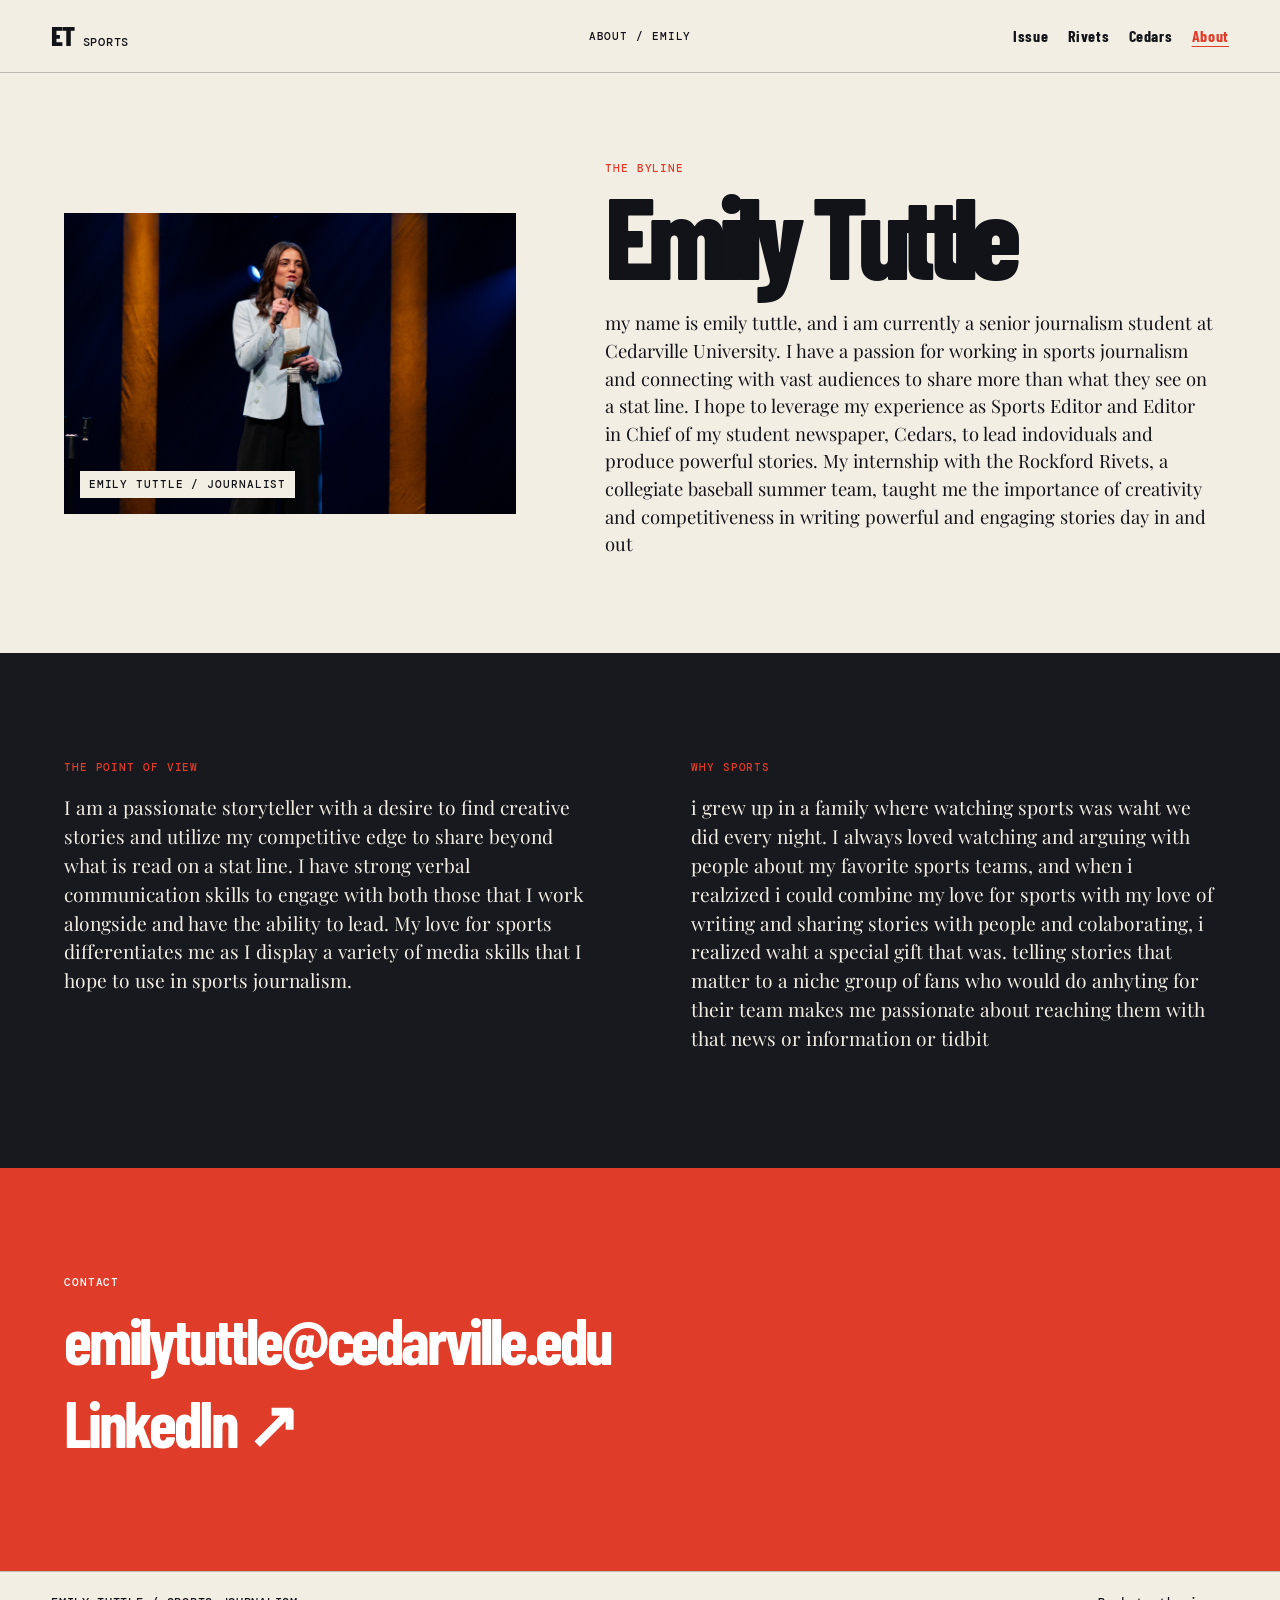
==== about.html @ f6e7ea5a "Add files via upload" ====
<!doctype html>
<html lang="en">
  <head><meta charset="utf-8"><meta name="viewport" content="width=device-width, initial-scale=1"><meta name="description" content="About sports journalist Emily Tuttle."><title>About Emily — The Sports Issue</title><link rel="preconnect" href="https://fonts.googleapis.com"><link rel="preconnect" href="https://fonts.gstatic.com" crossorigin><link href="https://fonts.googleapis.com/css2?family=Barlow+Condensed:ital,wght@0,400;0,500;0,600;0,700;0,800;1,700&family=DM+Mono:wght@400;500&family=Playfair+Display:ital,wght@0,600;0,700;0,800;1,700&display=swap" rel="stylesheet"><link rel="stylesheet" href="assets/styles.css"></head>
  <body class="about-page"><header class="masthead"><a class="wordmark" href="index.html">ET <span>SPORTS</span></a><p class="issue-date">ABOUT / EMILY</p><button class="menu-toggle" type="button" aria-expanded="false" aria-controls="site-nav">Menu</button><nav id="site-nav" aria-label="Primary navigation"><a href="index.html">Issue</a><a href="rivets.html">Rivets</a><a href="sidelining-sundays.html">Cedars</a><a href="about.html" aria-current="page">About</a></nav></header><main><section class="about-hero"><figure><img src="assets/images/AR4A3627.jpg" alt="Emily Tuttle speaking on stage with a microphone."><figcaption>EMILY TUTTLE / JOURNALIST</figcaption></figure><div><p class="kicker">THE BYLINE</p><h1>Emily Tuttle</h1><p>my name is emily tuttle, and i am currently a senior journalism student at Cedarville University. I have a passion for working in sports journalism and connecting with vast audiences to share more than what they see on a stat line. I hope to leverage my experience as Sports Editor and Editor in Chief of my student newspaper, Cedars, to lead indoviduals and produce powerful stories. My internship with the Rockford Rivets, a collegiate baseball summer team, taught me the importance of creativity and competitiveness in writing powerful and engaging stories day in and out</p></div></section><section class="about-columns"><div><p class="kicker">THE POINT OF VIEW</p><p>I am a passionate storyteller with a desire to find creative stories and utilize my competitive edge to share beyond what is read on a stat line. I have strong verbal communication skills to engage with both those that I work alongside and have the ability to lead. My love for sports differentiates me as I display a variety of media skills that I hope to use in sports journalism.</p></div><div><p class="kicker">WHY SPORTS</p><p>i grew up in a family where watching sports was waht we did every night. I always loved watching and arguing with people about my favorite sports teams, and when i realzized i could combine my love for sports with my love of writing and sharing stories with people and colaborating, i realized waht a special gift that was. telling stories that matter to a niche group of fans who would do anhyting for their team makes me passionate about reaching them with that news or information or tidbit</p></div></section><section class="contact-panel"><p class="kicker">CONTACT</p><a href="mailto:emilytuttle@cedarville.edu">emilytuttle@cedarville.edu</a><a href="https://www.linkedin.com/in/emily-tuttle-" target="_blank" rel="noreferrer">LinkedIn ↗</a></section></main><footer><p>EMILY TUTTLE / SPORTS JOURNALISM</p><a href="index.html">Back to the issue</a></footer><script src="assets/site.js"></script></body>
</html>
---- assets/styles.css ----
:root{--ink:#111318;--paper:#f3eee4;--red:#df3c29;--gold:#edb52c;--blue:#143c57;--line:rgba(17,19,24,.24);--sans:'Barlow Condensed',Arial,sans-serif;--serif:'Playfair Display',Georgia,serif;--mono:'DM Mono',monospace}*{box-sizing:border-box}html{scroll-behavior:smooth}body{margin:0;background:var(--paper);color:var(--ink);font-family:var(--serif);font-size:18px;line-height:1.5}.skip-link{position:absolute;top:-4rem;left:1rem;background:var(--red);color:#fff;padding:.6rem 1rem;z-index:100}.skip-link:focus{top:1rem}.masthead{min-height:73px;border-bottom:1px solid var(--line);display:grid;grid-template-columns:1fr auto 1fr;align-items:center;padding:0 4vw;position:relative;z-index:5;background:var(--paper)}.wordmark{font:800 1.7rem/1 var(--sans);letter-spacing:-.06em;color:var(--ink);text-decoration:none}.wordmark span{font:500 .75rem/1 var(--mono);letter-spacing:.06em;margin-left:.4rem}.issue-date,.kicker,.feature-type,.byline,figcaption,.visual-label,.story-number,.stage-note span{font:500 .7rem/1.25 var(--mono);letter-spacing:.08em}.issue-date{text-align:center;margin:0}.masthead nav{justify-self:end;display:flex;gap:1.2rem}.masthead nav a{font:700 1rem/1 var(--sans);letter-spacing:.04em;color:var(--ink);text-decoration:none}.masthead nav a[aria-current=page]{color:var(--red);text-decoration:underline;text-underline-offset:4px}.menu-toggle{display:none;background:none;border:0;font:700 1rem var(--sans)}.issue-cover{min-height:calc(100vh - 73px);display:grid;grid-template-columns:1.05fr 1.3fr 38px;overflow:hidden}.cover-deck{padding:clamp(2.5rem,8vw,9rem) 5vw 3rem;display:flex;flex-direction:column;align-items:flex-start;justify-content:center}.kicker{margin:0 0:1rem;color:var(--red)}.cover-deck h1{font:800 clamp(5rem,12vw,12rem)/.7 var(--sans);letter-spacing:-.075em;margin:.5rem 0 2rem}.cover-deck h1 em{font-family:var(--serif);font-size:.67em;font-weight:700;letter-spacing:-.08em}.cover-note{font-size:clamp(1rem,1.6vw,1.35rem);max-width:22rem;margin:0 0 2rem}.cover-cta,.read-link,.outline-link{font:700 1.2rem/1 var(--sans);color:var(--ink);text-decoration:none;border-bottom:3px solid var(--red);padding-bottom:.25rem}.cover-image{margin:0;position:relative;min-height:30rem;background:#111;overflow:hidden}.cover-image img{width:100%;height:100%;object-fit:cover;object-position:center;filter:saturate(.9) contrast(1.06)}figcaption{position:absolute;bottom:1rem;left:1rem;background:var(--paper);padding:.4rem .55rem}.cover-side{margin:0;background:var(--red);color:#fff;writing-mode:vertical-rl;text-orientation:mixed;padding:1rem .55rem;font:500 .63rem var(--mono);letter-spacing:.1em}.story-desk{padding:7rem 5vw 6rem;background:#17191e;color:var(--paper)}.section-heading{display:grid;grid-template-columns:1fr 2fr 1.1fr;gap:2rem;align-items:end;border-bottom:1px solid #666;padding-bottom:2rem}.section-heading h2{font:800 clamp(3.7rem,8vw,8rem)/.8 var(--sans);letter-spacing:-.07em;margin:0}.section-heading p:last-child{max-width:14rem;margin:0 0 .25rem}.story-picker{display:grid;grid-template-columns:1fr 1fr;border-bottom:1px solid #666}.story-choice{appearance:none;background:none;border:0;border-right:1px solid #666;padding:1.3rem 1rem 1.3rem 0;color:inherit;text-align:left;display:flex;gap:1rem;align-items:flex-start;cursor:pointer;font:400 1rem var(--serif)}.story-choice+ .story-choice{border-right:0;padding-left:1rem}.story-choice strong{font:700 1.8rem/1 var(--sans);letter-spacing:-.03em}.story-choice.is-active{color:var(--gold)}.story-number{color:var(--red);padding-top:.2rem}.feature-stage{display:grid;grid-template-columns:1.35fr 1fr;min-height:590px;position:relative;transition:opacity .18s ease,transform .18s ease}.feature-stage.is-changing{opacity:.2;transform:scale(.985)}.feature-visuals{position:relative;overflow:hidden;background:#333}.stage-main{height:100%;width:100%;position:absolute;inset:0;object-fit:cover;filter:saturate(.85) contrast(1.08)}.stage-detail{position:absolute;width:37%;height:35%;object-fit:cover;right:0;bottom:0;border:10px solid #17191e}.visual-label{position:absolute;left:1.4rem;top:1.4rem;margin:0;background:var(--gold);color:#111;padding:.5rem}.feature-copy{padding:3.5rem clamp(1.5rem,4vw,4rem);display:flex;flex-direction:column;align-items:flex-start;justify-content:center}.feature-copy h3{font:700 clamp(2.9rem,5vw,5.5rem)/.88 var(--sans);letter-spacing:-.06em;margin:.5rem 0 1.5rem}.feature-summary{max-width:27rem}.read-link{color:var(--paper);margin-top:1rem}.stage-note{position:absolute;right:-5.5rem;top:1.5rem;width:11rem;padding:1rem;background:var(--red);color:white;transform:rotate(90deg)}.stage-note p{font:700 1rem/1 var(--sans);margin:.4rem 0 0}.sundays-stage{grid-template-columns:1fr 1.35fr}.sundays-stage .feature-visuals{order:2}.sundays-stage .stage-detail{left:0;right:auto;border-color:#17191e}.sundays-stage .stage-note{right:auto;left:-5.5rem;background:var(--gold);color:var(--ink);transform:rotate(-90deg)}.editorial-strip{overflow:hidden;display:flex;gap:1.3rem;justify-content:center;align-items:center;background:var(--gold);padding:.8rem;font:700 1.1rem var(--sans);white-space:nowrap}.from-the-field{padding:8rem 5vw;display:grid;grid-template-columns:1fr 1.1fr 1fr;gap:4vw;align-items:start}.from-the-field h2{font:800 clamp(3.7rem,7vw,7rem)/.84 var(--sans);letter-spacing:-.07em;margin:.6rem 0}.field-photo{margin:0;position:relative}.field-photo img{width:100%;display:block;aspect-ratio:3/4;object-fit:cover}.field-copy{margin:0;font-size:1.1rem}.outline-link{justify-self:start;margin-top:2rem}footer{border-top:1px solid var(--line);padding:1.4rem 4vw;display:flex;gap:2rem;justify-content:space-between;align-items:center;font:500 .73rem var(--mono);letter-spacing:.06em}footer p{margin:0}footer a{color:var(--ink)}.project-opening{min-height:630px;display:grid;grid-template-columns:1.1fr 1fr}.project-title{padding:7vw 5vw;display:flex;flex-direction:column;justify-content:center}.project-title h1{font:800 clamp(4rem,7vw,8rem)/.84 var(--sans);letter-spacing:-.065em;margin:.7rem 0 2rem}.project-opening figure{margin:0;position:relative;overflow:hidden}.project-opening figure img{width:100%;height:100%;object-fit:cover}.project-route{background:var(--red);display:flex;justify-content:space-around;padding:1.25rem 4vw;color:#fff}.project-route div{display:flex;gap:.75rem;align-items:center;font:700 1.2rem var(--sans)}.project-route span{font:500 .72rem var(--mono);border:1px solid rgba(255,255,255,.6);padding:.25rem .4rem}.case-spread{padding:8rem 5vw;display:grid;grid-template-columns:1fr .9fr 1fr;gap:4vw;align-items:center}.case-intro>p:last-child{font-size:1.2rem}.writing-photo{margin:0;position:relative}.writing-photo img{width:100%;aspect-ratio:4/5;object-fit:cover}.case-pull{font:700 clamp(2.3rem,4.3vw,4.8rem)/.95 var(--sans);letter-spacing:-.05em;color:var(--red)}.case-pull p{margin:0}.story-link{background:var(--blue);color:#fff;padding:6rem 5vw;text-align:center}.story-link a{font:700 clamp(2.5rem,6vw,7rem)/.9 var(--sans);letter-spacing:-.05em;color:#fff;text-decoration:none;display:block;margin-top:1rem}.sunday-opening{background:#183e56;color:#fff}.sunday-opening figcaption{color:var(--ink)}.sunday-spread{background:#e0d7c5}.reflection-band{padding:5rem max(5vw,calc((100vw - 720px)/2));background:var(--gold);text-align:center}.reflection-band p:last-child{font-size:clamp(1.4rem,3vw,2.4rem);line-height:1.25;margin:0}.about-hero{padding:6vw 5vw;display:grid;grid-template-columns:.85fr 1.15fr;gap:7vw;align-items:center}.about-hero figure{margin:0;position:relative}.about-hero figure img{width:100%;display:block;max-height:720px;object-fit:cover}.about-hero h1{font:800 clamp(4.4rem,9vw,10rem)/.75 var(--sans);letter-spacing:-.07em;margin:1rem 0 2rem}.about-hero p:last-child{font-size:1.15rem}.about-columns{display:grid;grid-template-columns:1fr 1fr;background:#17191e;color:var(--paper);padding:6rem 5vw;gap:8vw}.about-columns p:last-child{font-size:1.2rem}.contact-panel{padding:6rem 5vw;background:var(--red);color:white}.contact-panel a{display:block;width:max-content;max-width:100%;font:700 clamp(2rem,5vw,6rem)/1 var(--sans);letter-spacing:-.05em;color:#fff;text-decoration:none;margin:1.2rem 0}.contact-panel .kicker{color:inherit}@media(max-width:760px){body{font-size:16px}.masthead{grid-template-columns:1fr auto;padding:0 1.25rem}.issue-date{display:none}.menu-toggle{display:block}.masthead nav{display:none;position:absolute;top:72px;left:0;right:0;background:var(--paper);padding:1.5rem;gap:1rem;border-bottom:1px solid var(--line)}.masthead nav.is-open{display:flex;flex-direction:column}.issue-cover{grid-template-columns:1fr;min-height:auto}.cover-deck{padding:5rem 1.5rem 3rem}.cover-deck h1{font-size:clamp(5.2rem,25vw,8rem)}.cover-image{min-height:460px}.cover-side{display:none}.story-desk{padding:4rem 1.25rem}.section-heading{display:block}.section-heading h2{margin:1rem 0 1.5rem}.story-picker{grid-template-columns:1fr}.story-choice,.story-choice+.story-choice{border-right:0;border-bottom:1px solid #666;padding:1rem 0}.feature-stage,.sundays-stage{grid-template-columns:1fr;min-height:unset}.feature-visuals{height:390px}.sundays-stage .feature-visuals{order:0}.stage-detail{border-width:6px}.feature-copy{padding:2.5rem 0}.stage-note,.sundays-stage .stage-note{display:none}.editorial-strip{justify-content:flex-start;font-size:.85rem}.from-the-field{padding:4rem 1.25rem;grid-template-columns:1fr;gap:2rem}.field-photo{max-width:420px}.field-copy{font-size:1rem}footer{padding:1.5rem 1.25rem;display:grid;grid-template-columns:1fr;gap:.6rem}.project-opening{grid-template-columns:1fr;min-height:0}.project-title{padding:5rem 1.25rem}.project-opening figure{height:400px}.project-route{display:grid;gap:.8rem}.case-spread{padding:4rem 1.25rem;grid-template-columns:1fr;gap:2.5rem}.sunday-spread .writing-photo{order:1}.case-pull{font-size:2.4rem}.about-hero{padding:4rem 1.25rem;grid-template-columns:1fr;gap:2rem}.about-columns{grid-template-columns:1fr;padding:4rem 1.25rem;gap:2rem}.contact-panel{padding:4rem 1.25rem}}
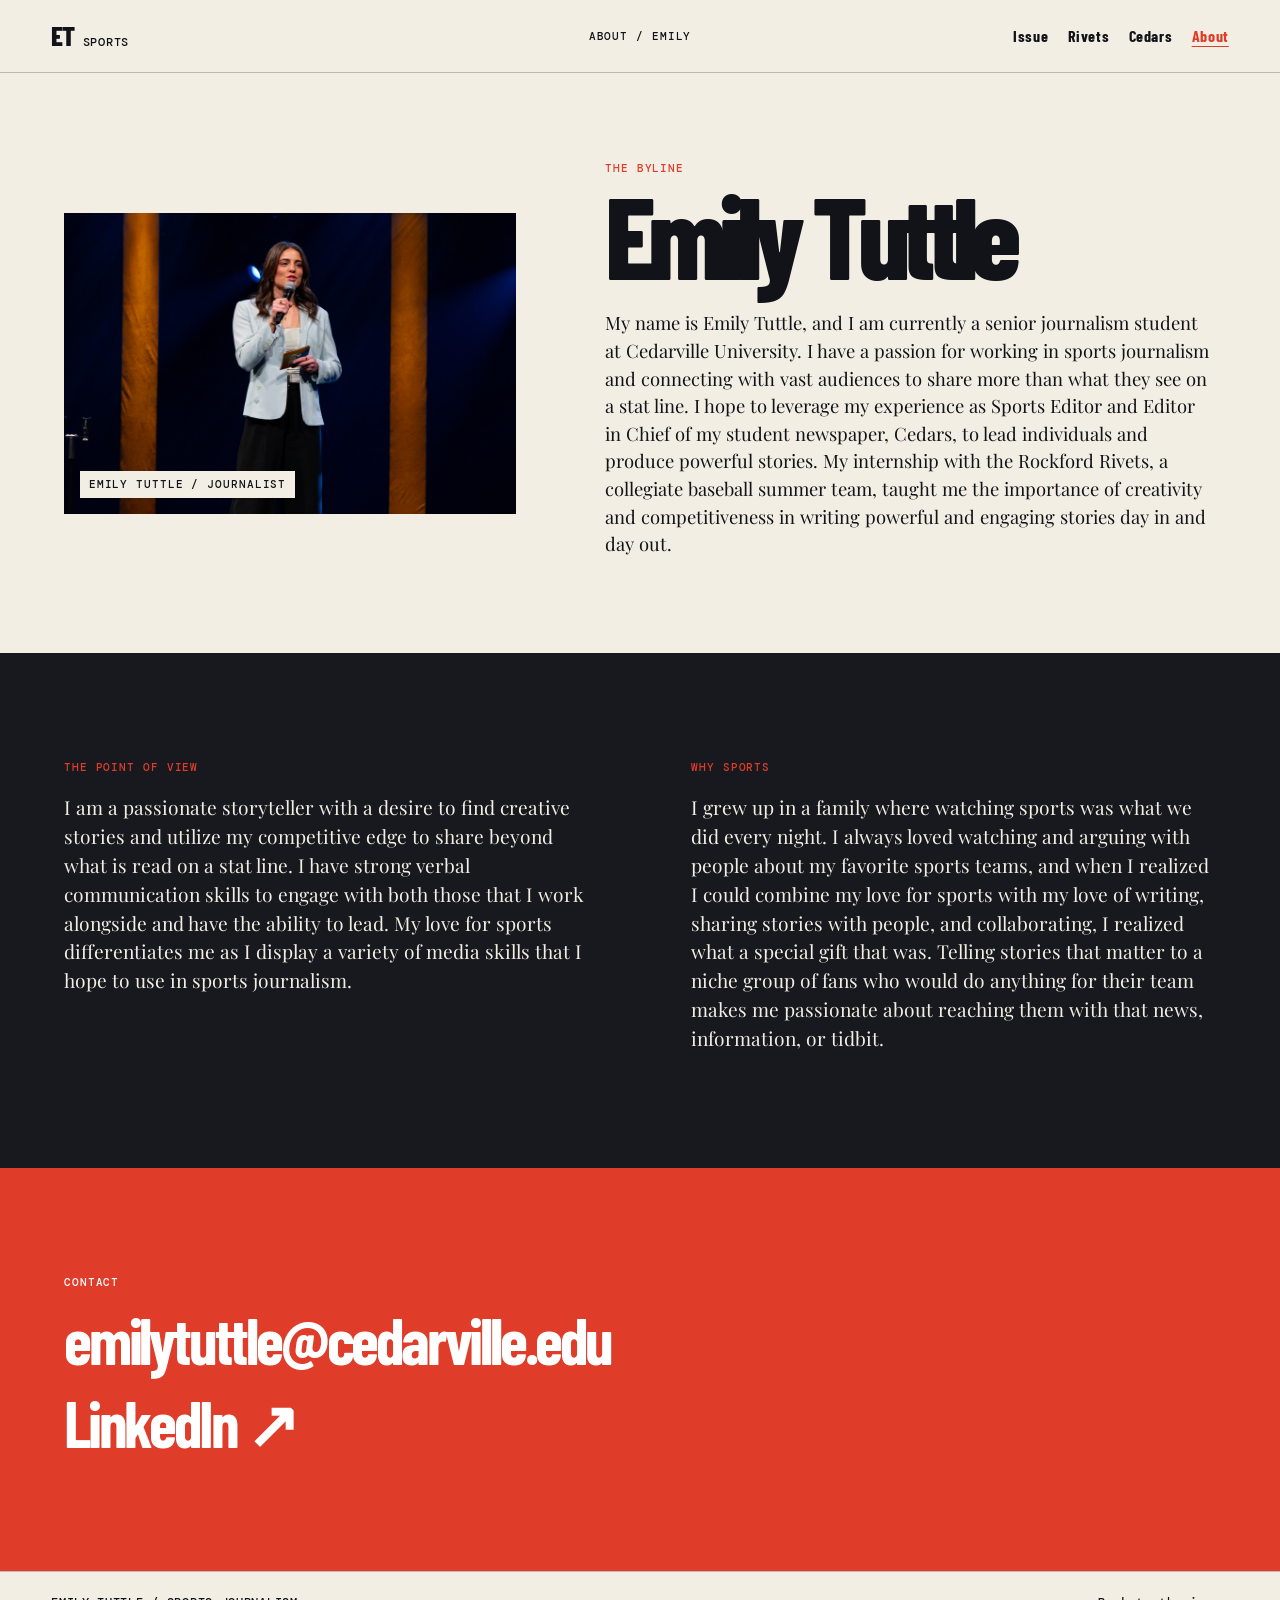
==== commit d67dfb3b: "Add files via upload" ====
--- a/about.html
+++ b/about.html
@@ -1,5 +1,5 @@
 <!doctype html>
 <html lang="en">
   <head><meta charset="utf-8"><meta name="viewport" content="width=device-width, initial-scale=1"><meta name="description" content="About sports journalist Emily Tuttle."><title>About Emily — The Sports Issue</title><link rel="preconnect" href="https://fonts.googleapis.com"><link rel="preconnect" href="https://fonts.gstatic.com" crossorigin><link href="https://fonts.googleapis.com/css2?family=Barlow+Condensed:ital,wght@0,400;0,500;0,600;0,700;0,800;1,700&family=DM+Mono:wght@400;500&family=Playfair+Display:ital,wght@0,600;0,700;0,800;1,700&display=swap" rel="stylesheet"><link rel="stylesheet" href="assets/styles.css"></head>
-  <body class="about-page"><header class="masthead"><a class="wordmark" href="index.html">ET <span>SPORTS</span></a><p class="issue-date">ABOUT / EMILY</p><button class="menu-toggle" type="button" aria-expanded="false" aria-controls="site-nav">Menu</button><nav id="site-nav" aria-label="Primary navigation"><a href="index.html">Issue</a><a href="rivets.html">Rivets</a><a href="sidelining-sundays.html">Cedars</a><a href="about.html" aria-current="page">About</a></nav></header><main><section class="about-hero"><figure><img src="assets/images/AR4A3627.jpg" alt="Emily Tuttle speaking on stage with a microphone."><figcaption>EMILY TUTTLE / JOURNALIST</figcaption></figure><div><p class="kicker">THE BYLINE</p><h1>Emily Tuttle</h1><p>my name is emily tuttle, and i am currently a senior journalism student at Cedarville University. I have a passion for working in sports journalism and connecting with vast audiences to share more than what they see on a stat line. I hope to leverage my experience as Sports Editor and Editor in Chief of my student newspaper, Cedars, to lead indoviduals and produce powerful stories. My internship with the Rockford Rivets, a collegiate baseball summer team, taught me the importance of creativity and competitiveness in writing powerful and engaging stories day in and out</p></div></section><section class="about-columns"><div><p class="kicker">THE POINT OF VIEW</p><p>I am a passionate storyteller with a desire to find creative stories and utilize my competitive edge to share beyond what is read on a stat line. I have strong verbal communication skills to engage with both those that I work alongside and have the ability to lead. My love for sports differentiates me as I display a variety of media skills that I hope to use in sports journalism.</p></div><div><p class="kicker">WHY SPORTS</p><p>i grew up in a family where watching sports was waht we did every night. I always loved watching and arguing with people about my favorite sports teams, and when i realzized i could combine my love for sports with my love of writing and sharing stories with people and colaborating, i realized waht a special gift that was. telling stories that matter to a niche group of fans who would do anhyting for their team makes me passionate about reaching them with that news or information or tidbit</p></div></section><section class="contact-panel"><p class="kicker">CONTACT</p><a href="mailto:emilytuttle@cedarville.edu">emilytuttle@cedarville.edu</a><a href="https://www.linkedin.com/in/emily-tuttle-" target="_blank" rel="noreferrer">LinkedIn ↗</a></section></main><footer><p>EMILY TUTTLE / SPORTS JOURNALISM</p><a href="index.html">Back to the issue</a></footer><script src="assets/site.js"></script></body>
+  <body class="about-page"><header class="masthead"><a class="wordmark" href="index.html">ET <span>SPORTS</span></a><p class="issue-date">ABOUT / EMILY</p><button class="menu-toggle" type="button" aria-expanded="false" aria-controls="site-nav">Menu</button><nav id="site-nav" aria-label="Primary navigation"><a href="index.html">Issue</a><a href="rivets.html">Rivets</a><a href="sidelining-sundays.html">Cedars</a><a href="about.html" aria-current="page">About</a></nav></header><main><section class="about-hero"><figure><img src="assets/images/AR4A3627.jpg" alt="Emily Tuttle speaking on stage with a microphone."><figcaption>EMILY TUTTLE / JOURNALIST</figcaption></figure><div><p class="kicker">THE BYLINE</p><h1>Emily Tuttle</h1><p>My name is Emily Tuttle, and I am currently a senior journalism student at Cedarville University. I have a passion for working in sports journalism and connecting with vast audiences to share more than what they see on a stat line. I hope to leverage my experience as Sports Editor and Editor in Chief of my student newspaper, Cedars, to lead individuals and produce powerful stories. My internship with the Rockford Rivets, a collegiate baseball summer team, taught me the importance of creativity and competitiveness in writing powerful and engaging stories day in and day out.</p></div></section><section class="about-columns"><div><p class="kicker">THE POINT OF VIEW</p><p>I am a passionate storyteller with a desire to find creative stories and utilize my competitive edge to share beyond what is read on a stat line. I have strong verbal communication skills to engage with both those that I work alongside and have the ability to lead. My love for sports differentiates me as I display a variety of media skills that I hope to use in sports journalism.</p></div><div><p class="kicker">WHY SPORTS</p><p>I grew up in a family where watching sports was what we did every night. I always loved watching and arguing with people about my favorite sports teams, and when I realized I could combine my love for sports with my love of writing, sharing stories with people, and collaborating, I realized what a special gift that was. Telling stories that matter to a niche group of fans who would do anything for their team makes me passionate about reaching them with that news, information, or tidbit.</p></div></section><section class="contact-panel"><p class="kicker">CONTACT</p><a href="mailto:emilytuttle@cedarville.edu">emilytuttle@cedarville.edu</a><a href="https://www.linkedin.com/in/emily-tuttle-" target="_blank" rel="noreferrer">LinkedIn ↗</a></section></main><footer><p>EMILY TUTTLE / SPORTS JOURNALISM</p><a href="index.html">Back to the issue</a></footer><script src="assets/site.js"></script></body>
 </html>
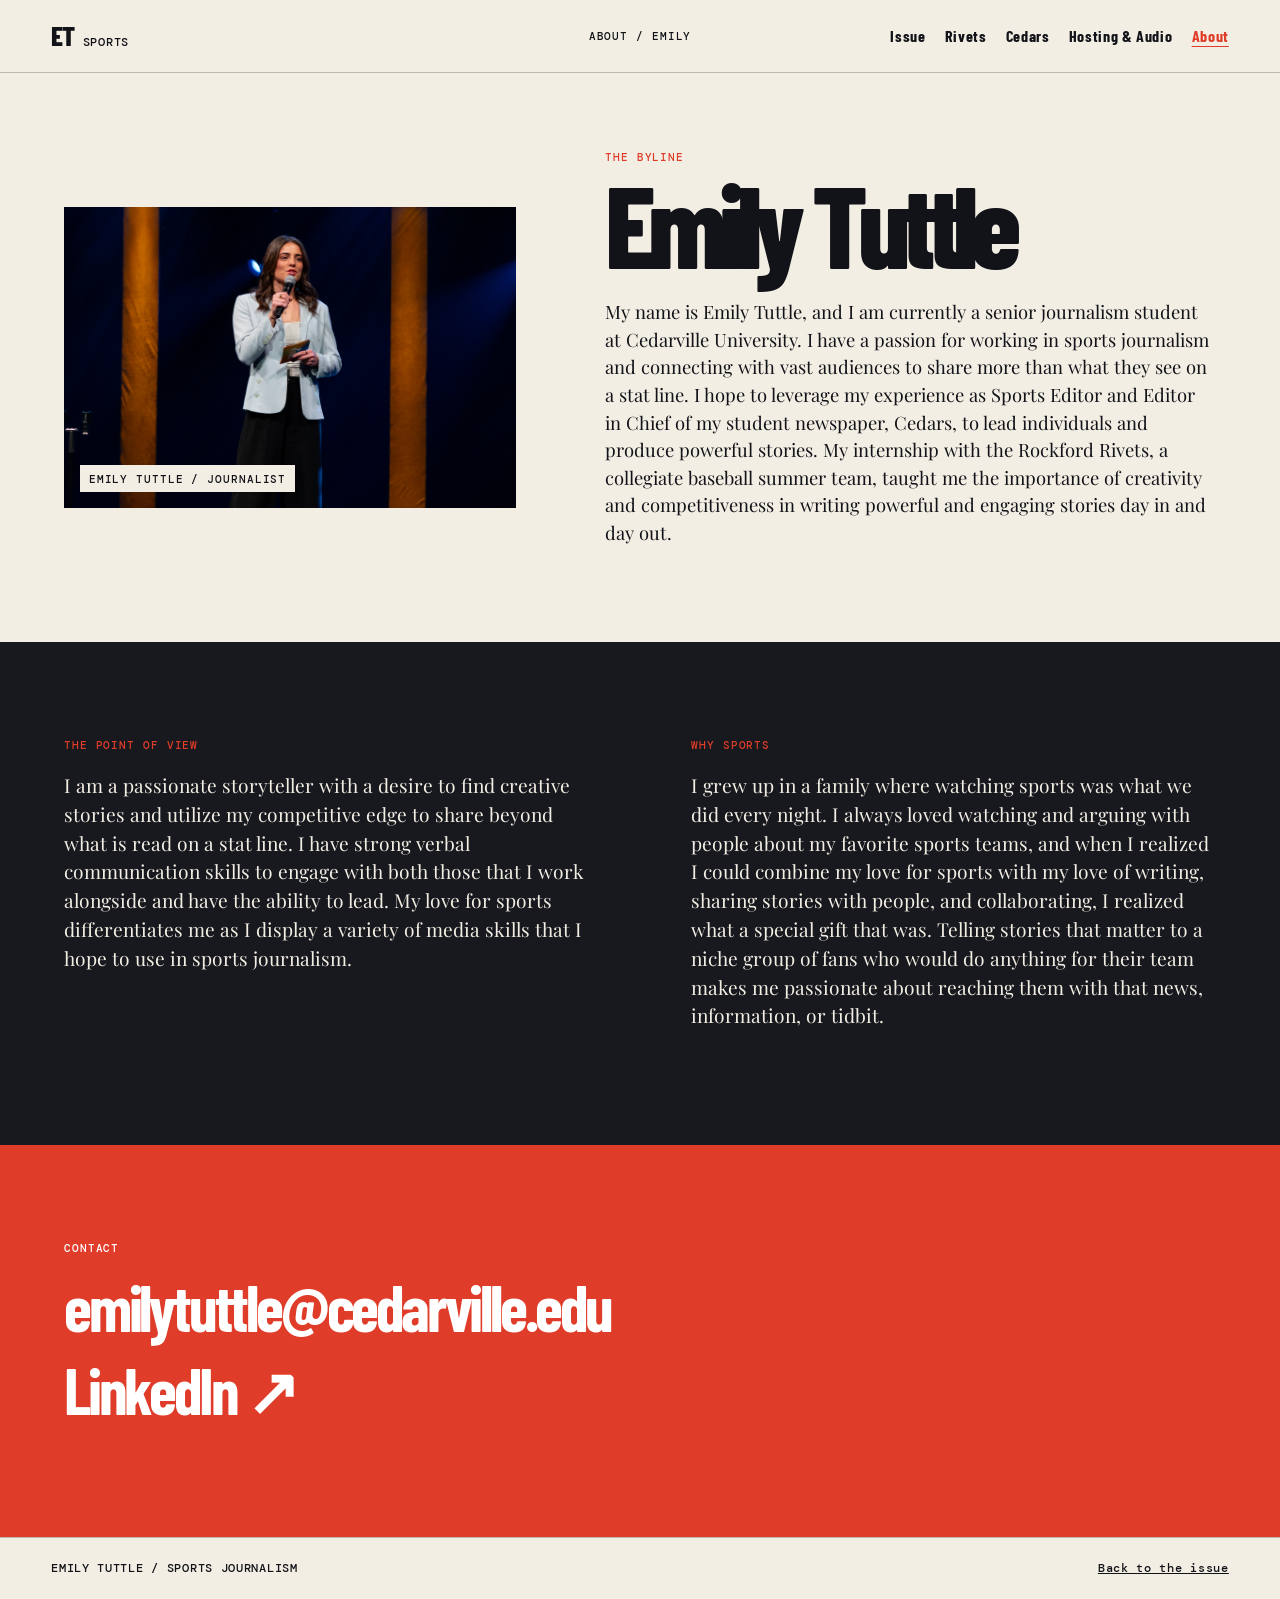
==== commit c89e97f7: "Add files via upload" ====
--- a/about.html
+++ b/about.html
@@ -1,5 +1,5 @@
 <!doctype html>
 <html lang="en">
   <head><meta charset="utf-8"><meta name="viewport" content="width=device-width, initial-scale=1"><meta name="description" content="About sports journalist Emily Tuttle."><title>About Emily — The Sports Issue</title><link rel="preconnect" href="https://fonts.googleapis.com"><link rel="preconnect" href="https://fonts.gstatic.com" crossorigin><link href="https://fonts.googleapis.com/css2?family=Barlow+Condensed:ital,wght@0,400;0,500;0,600;0,700;0,800;1,700&family=DM+Mono:wght@400;500&family=Playfair+Display:ital,wght@0,600;0,700;0,800;1,700&display=swap" rel="stylesheet"><link rel="stylesheet" href="assets/styles.css"></head>
-  <body class="about-page"><header class="masthead"><a class="wordmark" href="index.html">ET <span>SPORTS</span></a><p class="issue-date">ABOUT / EMILY</p><button class="menu-toggle" type="button" aria-expanded="false" aria-controls="site-nav">Menu</button><nav id="site-nav" aria-label="Primary navigation"><a href="index.html">Issue</a><a href="rivets.html">Rivets</a><a href="sidelining-sundays.html">Cedars</a><a href="about.html" aria-current="page">About</a></nav></header><main><section class="about-hero"><figure><img src="assets/images/AR4A3627.jpg" alt="Emily Tuttle speaking on stage with a microphone."><figcaption>EMILY TUTTLE / JOURNALIST</figcaption></figure><div><p class="kicker">THE BYLINE</p><h1>Emily Tuttle</h1><p>My name is Emily Tuttle, and I am currently a senior journalism student at Cedarville University. I have a passion for working in sports journalism and connecting with vast audiences to share more than what they see on a stat line. I hope to leverage my experience as Sports Editor and Editor in Chief of my student newspaper, Cedars, to lead individuals and produce powerful stories. My internship with the Rockford Rivets, a collegiate baseball summer team, taught me the importance of creativity and competitiveness in writing powerful and engaging stories day in and day out.</p></div></section><section class="about-columns"><div><p class="kicker">THE POINT OF VIEW</p><p>I am a passionate storyteller with a desire to find creative stories and utilize my competitive edge to share beyond what is read on a stat line. I have strong verbal communication skills to engage with both those that I work alongside and have the ability to lead. My love for sports differentiates me as I display a variety of media skills that I hope to use in sports journalism.</p></div><div><p class="kicker">WHY SPORTS</p><p>I grew up in a family where watching sports was what we did every night. I always loved watching and arguing with people about my favorite sports teams, and when I realized I could combine my love for sports with my love of writing, sharing stories with people, and collaborating, I realized what a special gift that was. Telling stories that matter to a niche group of fans who would do anything for their team makes me passionate about reaching them with that news, information, or tidbit.</p></div></section><section class="contact-panel"><p class="kicker">CONTACT</p><a href="mailto:emilytuttle@cedarville.edu">emilytuttle@cedarville.edu</a><a href="https://www.linkedin.com/in/emily-tuttle-" target="_blank" rel="noreferrer">LinkedIn ↗</a></section></main><footer><p>EMILY TUTTLE / SPORTS JOURNALISM</p><a href="index.html">Back to the issue</a></footer><script src="assets/site.js"></script></body>
+  <body class="about-page"><header class="masthead"><a class="wordmark" href="index.html">ET <span>SPORTS</span></a><p class="issue-date">ABOUT / EMILY</p><button class="menu-toggle" type="button" aria-expanded="false" aria-controls="site-nav">Menu</button><nav id="site-nav" aria-label="Primary navigation"><a href="index.html">Issue</a><a href="rivets.html">Rivets</a><a href="sidelining-sundays.html">Cedars</a><a href="hosting-audio.html">Hosting &amp; Audio</a><a href="about.html" aria-current="page">About</a></nav></header><main><section class="about-hero"><figure><img src="assets/images/AR4A3627.jpg" alt="Emily Tuttle speaking on stage with a microphone."><figcaption>EMILY TUTTLE / JOURNALIST</figcaption></figure><div><p class="kicker">THE BYLINE</p><h1>Emily Tuttle</h1><p>My name is Emily Tuttle, and I am currently a senior journalism student at Cedarville University. I have a passion for working in sports journalism and connecting with vast audiences to share more than what they see on a stat line. I hope to leverage my experience as Sports Editor and Editor in Chief of my student newspaper, Cedars, to lead individuals and produce powerful stories. My internship with the Rockford Rivets, a collegiate baseball summer team, taught me the importance of creativity and competitiveness in writing powerful and engaging stories day in and day out.</p></div></section><section class="about-columns"><div><p class="kicker">THE POINT OF VIEW</p><p>I am a passionate storyteller with a desire to find creative stories and utilize my competitive edge to share beyond what is read on a stat line. I have strong verbal communication skills to engage with both those that I work alongside and have the ability to lead. My love for sports differentiates me as I display a variety of media skills that I hope to use in sports journalism.</p></div><div><p class="kicker">WHY SPORTS</p><p>I grew up in a family where watching sports was what we did every night. I always loved watching and arguing with people about my favorite sports teams, and when I realized I could combine my love for sports with my love of writing, sharing stories with people, and collaborating, I realized what a special gift that was. Telling stories that matter to a niche group of fans who would do anything for their team makes me passionate about reaching them with that news, information, or tidbit.</p></div></section><section class="contact-panel"><p class="kicker">CONTACT</p><a href="mailto:emilytuttle@cedarville.edu">emilytuttle@cedarville.edu</a><a href="https://www.linkedin.com/in/emily-tuttle-" target="_blank" rel="noreferrer">LinkedIn ↗</a></section></main><footer><p>EMILY TUTTLE / SPORTS JOURNALISM</p><a href="index.html">Back to the issue</a></footer><script src="assets/site.js"></script></body>
 </html>
--- a/assets/styles.css
+++ b/assets/styles.css
@@ -1 +1 @@
-:root{--ink:#111318;--paper:#f3eee4;--red:#df3c29;--gold:#edb52c;--blue:#143c57;--line:rgba(17,19,24,.24);--sans:'Barlow Condensed',Arial,sans-serif;--serif:'Playfair Display',Georgia,serif;--mono:'DM Mono',monospace}*{box-sizing:border-box}html{scroll-behavior:smooth}body{margin:0;background:var(--paper);color:var(--ink);font-family:var(--serif);font-size:18px;line-height:1.5}.skip-link{position:absolute;top:-4rem;left:1rem;background:var(--red);color:#fff;padding:.6rem 1rem;z-index:100}.skip-link:focus{top:1rem}.masthead{min-height:73px;border-bottom:1px solid var(--line);display:grid;grid-template-columns:1fr auto 1fr;align-items:center;padding:0 4vw;position:relative;z-index:5;background:var(--paper)}.wordmark{font:800 1.7rem/1 var(--sans);letter-spacing:-.06em;color:var(--ink);text-decoration:none}.wordmark span{font:500 .75rem/1 var(--mono);letter-spacing:.06em;margin-left:.4rem}.issue-date,.kicker,.feature-type,.byline,figcaption,.visual-label,.story-number,.stage-note span{font:500 .7rem/1.25 var(--mono);letter-spacing:.08em}.issue-date{text-align:center;margin:0}.masthead nav{justify-self:end;display:flex;gap:1.2rem}.masthead nav a{font:700 1rem/1 var(--sans);letter-spacing:.04em;color:var(--ink);text-decoration:none}.masthead nav a[aria-current=page]{color:var(--red);text-decoration:underline;text-underline-offset:4px}.menu-toggle{display:none;background:none;border:0;font:700 1rem var(--sans)}.issue-cover{min-height:calc(100vh - 73px);display:grid;grid-template-columns:1.05fr 1.3fr 38px;overflow:hidden}.cover-deck{padding:clamp(2.5rem,8vw,9rem) 5vw 3rem;display:flex;flex-direction:column;align-items:flex-start;justify-content:center}.kicker{margin:0 0:1rem;color:var(--red)}.cover-deck h1{font:800 clamp(5rem,12vw,12rem)/.7 var(--sans);letter-spacing:-.075em;margin:.5rem 0 2rem}.cover-deck h1 em{font-family:var(--serif);font-size:.67em;font-weight:700;letter-spacing:-.08em}.cover-note{font-size:clamp(1rem,1.6vw,1.35rem);max-width:22rem;margin:0 0 2rem}.cover-cta,.read-link,.outline-link{font:700 1.2rem/1 var(--sans);color:var(--ink);text-decoration:none;border-bottom:3px solid var(--red);padding-bottom:.25rem}.cover-image{margin:0;position:relative;min-height:30rem;background:#111;overflow:hidden}.cover-image img{width:100%;height:100%;object-fit:cover;object-position:center;filter:saturate(.9) contrast(1.06)}figcaption{position:absolute;bottom:1rem;left:1rem;background:var(--paper);padding:.4rem .55rem}.cover-side{margin:0;background:var(--red);color:#fff;writing-mode:vertical-rl;text-orientation:mixed;padding:1rem .55rem;font:500 .63rem var(--mono);letter-spacing:.1em}.story-desk{padding:7rem 5vw 6rem;background:#17191e;color:var(--paper)}.section-heading{display:grid;grid-template-columns:1fr 2fr 1.1fr;gap:2rem;align-items:end;border-bottom:1px solid #666;padding-bottom:2rem}.section-heading h2{font:800 clamp(3.7rem,8vw,8rem)/.8 var(--sans);letter-spacing:-.07em;margin:0}.section-heading p:last-child{max-width:14rem;margin:0 0 .25rem}.story-picker{display:grid;grid-template-columns:1fr 1fr;border-bottom:1px solid #666}.story-choice{appearance:none;background:none;border:0;border-right:1px solid #666;padding:1.3rem 1rem 1.3rem 0;color:inherit;text-align:left;display:flex;gap:1rem;align-items:flex-start;cursor:pointer;font:400 1rem var(--serif)}.story-choice+ .story-choice{border-right:0;padding-left:1rem}.story-choice strong{font:700 1.8rem/1 var(--sans);letter-spacing:-.03em}.story-choice.is-active{color:var(--gold)}.story-number{color:var(--red);padding-top:.2rem}.feature-stage{display:grid;grid-template-columns:1.35fr 1fr;min-height:590px;position:relative;transition:opacity .18s ease,transform .18s ease}.feature-stage.is-changing{opacity:.2;transform:scale(.985)}.feature-visuals{position:relative;overflow:hidden;background:#333}.stage-main{height:100%;width:100%;position:absolute;inset:0;object-fit:cover;filter:saturate(.85) contrast(1.08)}.stage-detail{position:absolute;width:37%;height:35%;object-fit:cover;right:0;bottom:0;border:10px solid #17191e}.visual-label{position:absolute;left:1.4rem;top:1.4rem;margin:0;background:var(--gold);color:#111;padding:.5rem}.feature-copy{padding:3.5rem clamp(1.5rem,4vw,4rem);display:flex;flex-direction:column;align-items:flex-start;justify-content:center}.feature-copy h3{font:700 clamp(2.9rem,5vw,5.5rem)/.88 var(--sans);letter-spacing:-.06em;margin:.5rem 0 1.5rem}.feature-summary{max-width:27rem}.read-link{color:var(--paper);margin-top:1rem}.stage-note{position:absolute;right:-5.5rem;top:1.5rem;width:11rem;padding:1rem;background:var(--red);color:white;transform:rotate(90deg)}.stage-note p{font:700 1rem/1 var(--sans);margin:.4rem 0 0}.sundays-stage{grid-template-columns:1fr 1.35fr}.sundays-stage .feature-visuals{order:2}.sundays-stage .stage-detail{left:0;right:auto;border-color:#17191e}.sundays-stage .stage-note{right:auto;left:-5.5rem;background:var(--gold);color:var(--ink);transform:rotate(-90deg)}.editorial-strip{overflow:hidden;display:flex;gap:1.3rem;justify-content:center;align-items:center;background:var(--gold);padding:.8rem;font:700 1.1rem var(--sans);white-space:nowrap}.from-the-field{padding:8rem 5vw;display:grid;grid-template-columns:1fr 1.1fr 1fr;gap:4vw;align-items:start}.from-the-field h2{font:800 clamp(3.7rem,7vw,7rem)/.84 var(--sans);letter-spacing:-.07em;margin:.6rem 0}.field-photo{margin:0;position:relative}.field-photo img{width:100%;display:block;aspect-ratio:3/4;object-fit:cover}.field-copy{margin:0;font-size:1.1rem}.outline-link{justify-self:start;margin-top:2rem}footer{border-top:1px solid var(--line);padding:1.4rem 4vw;display:flex;gap:2rem;justify-content:space-between;align-items:center;font:500 .73rem var(--mono);letter-spacing:.06em}footer p{margin:0}footer a{color:var(--ink)}.project-opening{min-height:630px;display:grid;grid-template-columns:1.1fr 1fr}.project-title{padding:7vw 5vw;display:flex;flex-direction:column;justify-content:center}.project-title h1{font:800 clamp(4rem,7vw,8rem)/.84 var(--sans);letter-spacing:-.065em;margin:.7rem 0 2rem}.project-opening figure{margin:0;position:relative;overflow:hidden}.project-opening figure img{width:100%;height:100%;object-fit:cover}.project-route{background:var(--red);display:flex;justify-content:space-around;padding:1.25rem 4vw;color:#fff}.project-route div{display:flex;gap:.75rem;align-items:center;font:700 1.2rem var(--sans)}.project-route span{font:500 .72rem var(--mono);border:1px solid rgba(255,255,255,.6);padding:.25rem .4rem}.case-spread{padding:8rem 5vw;display:grid;grid-template-columns:1fr .9fr 1fr;gap:4vw;align-items:center}.case-intro>p:last-child{font-size:1.2rem}.writing-photo{margin:0;position:relative}.writing-photo img{width:100%;aspect-ratio:4/5;object-fit:cover}.case-pull{font:700 clamp(2.3rem,4.3vw,4.8rem)/.95 var(--sans);letter-spacing:-.05em;color:var(--red)}.case-pull p{margin:0}.story-link{background:var(--blue);color:#fff;padding:6rem 5vw;text-align:center}.story-link a{font:700 clamp(2.5rem,6vw,7rem)/.9 var(--sans);letter-spacing:-.05em;color:#fff;text-decoration:none;display:block;margin-top:1rem}.sunday-opening{background:#183e56;color:#fff}.sunday-opening figcaption{color:var(--ink)}.sunday-spread{background:#e0d7c5}.reflection-band{padding:5rem max(5vw,calc((100vw - 720px)/2));background:var(--gold);text-align:center}.reflection-band p:last-child{font-size:clamp(1.4rem,3vw,2.4rem);line-height:1.25;margin:0}.about-hero{padding:6vw 5vw;display:grid;grid-template-columns:.85fr 1.15fr;gap:7vw;align-items:center}.about-hero figure{margin:0;position:relative}.about-hero figure img{width:100%;display:block;max-height:720px;object-fit:cover}.about-hero h1{font:800 clamp(4.4rem,9vw,10rem)/.75 var(--sans);letter-spacing:-.07em;margin:1rem 0 2rem}.about-hero p:last-child{font-size:1.15rem}.about-columns{display:grid;grid-template-columns:1fr 1fr;background:#17191e;color:var(--paper);padding:6rem 5vw;gap:8vw}.about-columns p:last-child{font-size:1.2rem}.contact-panel{padding:6rem 5vw;background:var(--red);color:white}.contact-panel a{display:block;width:max-content;max-width:100%;font:700 clamp(2rem,5vw,6rem)/1 var(--sans);letter-spacing:-.05em;color:#fff;text-decoration:none;margin:1.2rem 0}.contact-panel .kicker{color:inherit}@media(max-width:760px){body{font-size:16px}.masthead{grid-template-columns:1fr auto;padding:0 1.25rem}.issue-date{display:none}.menu-toggle{display:block}.masthead nav{display:none;position:absolute;top:72px;left:0;right:0;background:var(--paper);padding:1.5rem;gap:1rem;border-bottom:1px solid var(--line)}.masthead nav.is-open{display:flex;flex-direction:column}.issue-cover{grid-template-columns:1fr;min-height:auto}.cover-deck{padding:5rem 1.5rem 3rem}.cover-deck h1{font-size:clamp(5.2rem,25vw,8rem)}.cover-image{min-height:460px}.cover-side{display:none}.story-desk{padding:4rem 1.25rem}.section-heading{display:block}.section-heading h2{margin:1rem 0 1.5rem}.story-picker{grid-template-columns:1fr}.story-choice,.story-choice+.story-choice{border-right:0;border-bottom:1px solid #666;padding:1rem 0}.feature-stage,.sundays-stage{grid-template-columns:1fr;min-height:unset}.feature-visuals{height:390px}.sundays-stage .feature-visuals{order:0}.stage-detail{border-width:6px}.feature-copy{padding:2.5rem 0}.stage-note,.sundays-stage .stage-note{display:none}.editorial-strip{justify-content:flex-start;font-size:.85rem}.from-the-field{padding:4rem 1.25rem;grid-template-columns:1fr;gap:2rem}.field-photo{max-width:420px}.field-copy{font-size:1rem}footer{padding:1.5rem 1.25rem;display:grid;grid-template-columns:1fr;gap:.6rem}.project-opening{grid-template-columns:1fr;min-height:0}.project-title{padding:5rem 1.25rem}.project-opening figure{height:400px}.project-route{display:grid;gap:.8rem}.case-spread{padding:4rem 1.25rem;grid-template-columns:1fr;gap:2.5rem}.sunday-spread .writing-photo{order:1}.case-pull{font-size:2.4rem}.about-hero{padding:4rem 1.25rem;grid-template-columns:1fr;gap:2rem}.about-columns{grid-template-columns:1fr;padding:4rem 1.25rem;gap:2rem}.contact-panel{padding:4rem 1.25rem}}
+:root{--ink:#111318;--paper:#f3eee4;--red:#df3c29;--gold:#edb52c;--blue:#143c57;--line:rgba(17,19,24,.24);--sans:'Barlow Condensed',Arial,sans-serif;--serif:'Playfair Display',Georgia,serif;--mono:'DM Mono',monospace}*{box-sizing:border-box}html{scroll-behavior:smooth}body{margin:0;background:var(--paper);color:var(--ink);font-family:var(--serif);font-size:18px;line-height:1.5}.skip-link{position:absolute;top:-4rem;left:1rem;background:var(--red);color:#fff;padding:.6rem 1rem;z-index:100}.skip-link:focus{top:1rem}.masthead{min-height:73px;border-bottom:1px solid var(--line);display:grid;grid-template-columns:1fr auto 1fr;align-items:center;padding:0 4vw;position:relative;z-index:5;background:var(--paper)}.wordmark{font:800 1.7rem/1 var(--sans);letter-spacing:-.06em;color:var(--ink);text-decoration:none}.wordmark span{font:500 .75rem/1 var(--mono);letter-spacing:.06em;margin-left:.4rem}.issue-date,.kicker,.feature-type,.byline,figcaption,.visual-label,.story-number,.stage-note span{font:500 .7rem/1.25 var(--mono);letter-spacing:.08em}.issue-date{text-align:center;margin:0}.masthead nav{justify-self:end;display:flex;gap:1.2rem}.masthead nav a{font:700 1rem/1 var(--sans);letter-spacing:.04em;color:var(--ink);text-decoration:none}.masthead nav a[aria-current=page]{color:var(--red);text-decoration:underline;text-underline-offset:4px}.menu-toggle{display:none;background:none;border:0;font:700 1rem var(--sans)}.issue-cover{min-height:calc(100vh - 73px);display:grid;grid-template-columns:1.05fr 1.3fr 38px;overflow:hidden}.cover-deck{padding:clamp(2.5rem,8vw,9rem) 5vw 3rem;display:flex;flex-direction:column;align-items:flex-start;justify-content:center}.kicker{margin:0 0 1rem;color:var(--red)}.cover-deck h1{font:800 clamp(5rem,12vw,12rem)/.7 var(--sans);letter-spacing:-.075em;margin:.5rem 0 2rem}.cover-deck h1 em{font-family:var(--serif);font-size:.67em;font-weight:700;letter-spacing:-.08em}.cover-note{font-size:clamp(1rem,1.6vw,1.35rem);max-width:22rem;margin:0 0 2rem}.cover-cta,.read-link,.outline-link{font:700 1.2rem/1 var(--sans);color:var(--ink);text-decoration:none;border-bottom:3px solid var(--red);padding-bottom:.25rem}.cover-image{margin:0;position:relative;min-height:30rem;background:#111;overflow:hidden}.cover-image img{width:100%;height:100%;object-fit:cover;object-position:center;filter:saturate(.9) contrast(1.06)}figcaption{position:absolute;bottom:1rem;left:1rem;background:var(--paper);padding:.4rem .55rem}.cover-side{margin:0;background:var(--red);color:#fff;writing-mode:vertical-rl;text-orientation:mixed;padding:1rem .55rem;font:500 .63rem var(--mono);letter-spacing:.1em}.story-desk{padding:7rem 5vw 6rem;background:#17191e;color:var(--paper)}.section-heading{display:grid;grid-template-columns:1fr 2fr 1.1fr;gap:2rem;align-items:end;border-bottom:1px solid #666;padding-bottom:2rem}.section-heading h2{font:800 clamp(3.7rem,8vw,8rem)/.8 var(--sans);letter-spacing:-.07em;margin:0}.section-heading p:last-child{max-width:14rem;margin:0 0 .25rem}.story-picker{display:grid;grid-template-columns:1fr 1fr;border-bottom:1px solid #666}.story-choice{appearance:none;background:none;border:0;border-right:1px solid #666;padding:1.3rem 1rem 1.3rem 0;color:inherit;text-align:left;display:flex;gap:1rem;align-items:flex-start;cursor:pointer;font:400 1rem var(--serif)}.story-choice+ .story-choice{border-right:0;padding-left:1rem}.story-choice strong{font:700 1.8rem/1 var(--sans);letter-spacing:-.03em}.story-choice.is-active{color:var(--gold)}.story-number{color:var(--red);padding-top:.2rem}.feature-stage{display:grid;grid-template-columns:1.35fr 1fr;min-height:590px;position:relative;transition:opacity .18s ease,transform .18s ease}.feature-stage.is-changing{opacity:.2;transform:scale(.985)}.feature-visuals{position:relative;overflow:hidden;background:#333}.stage-main{height:100%;width:100%;position:absolute;inset:0;object-fit:cover;filter:saturate(.85) contrast(1.08)}.stage-detail{position:absolute;width:37%;height:35%;object-fit:cover;right:0;bottom:0;border:10px solid #17191e}.visual-label{position:absolute;left:1.4rem;top:1.4rem;margin:0;background:var(--gold);color:#111;padding:.5rem}.feature-copy{padding:3.5rem clamp(1.5rem,4vw,4rem);display:flex;flex-direction:column;align-items:flex-start;justify-content:center}.feature-copy h3{font:700 clamp(2.9rem,5vw,5.5rem)/.88 var(--sans);letter-spacing:-.06em;margin:.5rem 0 1.5rem}.feature-summary{max-width:27rem}.read-link{color:var(--paper);margin-top:1rem}.stage-note{position:absolute;right:-5.5rem;top:1.5rem;width:11rem;padding:1rem;background:var(--red);color:white;transform:rotate(90deg)}.stage-note p{font:700 1rem/1 var(--sans);margin:.4rem 0 0}.sundays-stage{grid-template-columns:1fr 1.35fr}.sundays-stage .feature-visuals{order:2}.sundays-stage .stage-detail{left:0;right:auto;border-color:#17191e}.sundays-stage .stage-note{right:auto;left:-5.5rem;background:var(--gold);color:var(--ink);transform:rotate(-90deg)}.editorial-strip{overflow:hidden;display:flex;gap:1.3rem;justify-content:center;align-items:center;background:var(--gold);padding:.8rem;font:700 1.1rem var(--sans);white-space:nowrap}.from-the-field{padding:8rem 5vw;display:grid;grid-template-columns:1fr 1.1fr 1fr;gap:4vw;align-items:start}.from-the-field h2{font:800 clamp(3.7rem,7vw,7rem)/.84 var(--sans);letter-spacing:-.07em;margin:.6rem 0}.field-photo{margin:0;position:relative;background:#1b1d22}.field-photo img{width:100%;height:auto;display:block;aspect-ratio:auto;object-fit:contain}.field-copy{margin:0;font-size:1.1rem}.outline-link{justify-self:start;margin-top:2rem}footer{border-top:1px solid var(--line);padding:1.4rem 4vw;display:flex;gap:2rem;justify-content:space-between;align-items:center;font:500 .73rem var(--mono);letter-spacing:.06em}footer p{margin:0}footer a{color:var(--ink)}.project-opening{min-height:630px;display:grid;grid-template-columns:1.1fr 1fr}.project-title{padding:7vw 5vw;display:flex;flex-direction:column;justify-content:center}.project-title h1{font:800 clamp(4rem,7vw,8rem)/.84 var(--sans);letter-spacing:-.065em;margin:.7rem 0 2rem}.project-opening figure{margin:0;position:relative;overflow:hidden}.project-opening figure img{width:100%;height:100%;object-fit:cover}.project-route{background:var(--red);display:flex;justify-content:space-around;padding:1.25rem 4vw;color:#fff}.project-route div{display:flex;gap:.75rem;align-items:center;font:700 1.2rem var(--sans)}.project-route span{font:500 .72rem var(--mono);border:1px solid rgba(255,255,255,.6);padding:.25rem .4rem}.case-spread{padding:8rem 5vw;display:grid;grid-template-columns:1fr .9fr 1fr;gap:4vw;align-items:center}.case-intro>p:last-child{font-size:1.2rem}.writing-photo{margin:0;position:relative;background:#1b1d22}.writing-photo img{width:100%;height:auto;display:block;aspect-ratio:auto;object-fit:contain}.case-pull{font:700 clamp(2.3rem,4.3vw,4.8rem)/.95 var(--sans);letter-spacing:-.05em;color:var(--red)}.case-pull p{margin:0}.story-link{background:var(--blue);color:#fff;padding:6rem 5vw;text-align:center}.story-link a{font:700 clamp(2.5rem,6vw,7rem)/.9 var(--sans);letter-spacing:-.05em;color:#fff;text-decoration:none;display:block;margin-top:1rem}.sunday-opening{background:#183e56;color:#fff;grid-template-columns:1fr}.sunday-opening .project-title{max-width:1050px}.sunday-spread{background:#e0d7c5}.reflection-band{padding:5rem max(5vw,calc((100vw - 720px)/2));background:var(--gold);text-align:center}.reflection-band p:last-child{font-size:clamp(1.4rem,3vw,2.4rem);line-height:1.25;margin:0}.about-hero{padding:6vw 5vw;display:grid;grid-template-columns:.85fr 1.15fr;gap:7vw;align-items:center}.about-hero figure{margin:0;position:relative}.about-hero figure img{width:100%;display:block;max-height:720px;object-fit:cover}.about-hero h1{font:800 clamp(4.4rem,9vw,10rem)/.75 var(--sans);letter-spacing:-.07em;margin:1rem 0 2rem}.about-hero p:last-child{font-size:1.15rem}.about-columns{display:grid;grid-template-columns:1fr 1fr;background:#17191e;color:var(--paper);padding:6rem 5vw;gap:8vw}.about-columns p:last-child{font-size:1.2rem}.contact-panel{padding:6rem 5vw;background:var(--red);color:white}.contact-panel a{display:block;width:max-content;max-width:100%;font:700 clamp(2rem,5vw,6rem)/1 var(--sans);letter-spacing:-.05em;color:#fff;text-decoration:none;margin:1.2rem 0}.contact-panel .kicker{color:inherit}@media(max-width:760px){body{font-size:16px}.masthead{grid-template-columns:1fr auto;padding:0 1.25rem}.issue-date{display:none}.menu-toggle{display:block}.masthead nav{display:none;position:absolute;top:72px;left:0;right:0;background:var(--paper);padding:1.5rem;gap:1rem;border-bottom:1px solid var(--line)}.masthead nav.is-open{display:flex;flex-direction:column}.issue-cover{grid-template-columns:1fr;min-height:auto}.cover-deck{padding:5rem 1.5rem 3rem}.cover-deck h1{font-size:clamp(5.2rem,25vw,8rem)}.cover-image{min-height:460px}.cover-side{display:none}.story-desk{padding:4rem 1.25rem}.section-heading{display:block}.section-heading h2{margin:1rem 0 1.5rem}.story-picker{grid-template-columns:1fr}.story-choice,.story-choice+.story-choice{border-right:0;border-bottom:1px solid #666;padding:1rem 0}.feature-stage,.sundays-stage{grid-template-columns:1fr;min-height:unset}.feature-visuals{height:390px}.sundays-stage .feature-visuals{order:0}.stage-detail{border-width:6px}.feature-copy{padding:2.5rem 0}.stage-note,.sundays-stage .stage-note{display:none}.editorial-strip{justify-content:flex-start;font-size:.85rem}.from-the-field{padding:4rem 1.25rem;grid-template-columns:1fr;gap:2rem}.field-photo{max-width:620px}.field-copy{font-size:1rem}footer{padding:1.5rem 1.25rem;display:grid;grid-template-columns:1fr;gap:.6rem}.project-opening{grid-template-columns:1fr;min-height:0}.project-title{padding:5rem 1.25rem}.project-opening figure{height:auto}.project-route{display:grid;gap:.8rem}.case-spread{padding:4rem 1.25rem;grid-template-columns:1fr;gap:2.5rem}.sunday-spread .writing-photo{order:1}.case-pull{font-size:2.4rem}.about-hero{padding:4rem 1.25rem;grid-template-columns:1fr;gap:2rem}.about-columns{grid-template-columns:1fr;padding:4rem 1.25rem;gap:2rem}.contact-panel{padding:4rem 1.25rem}}
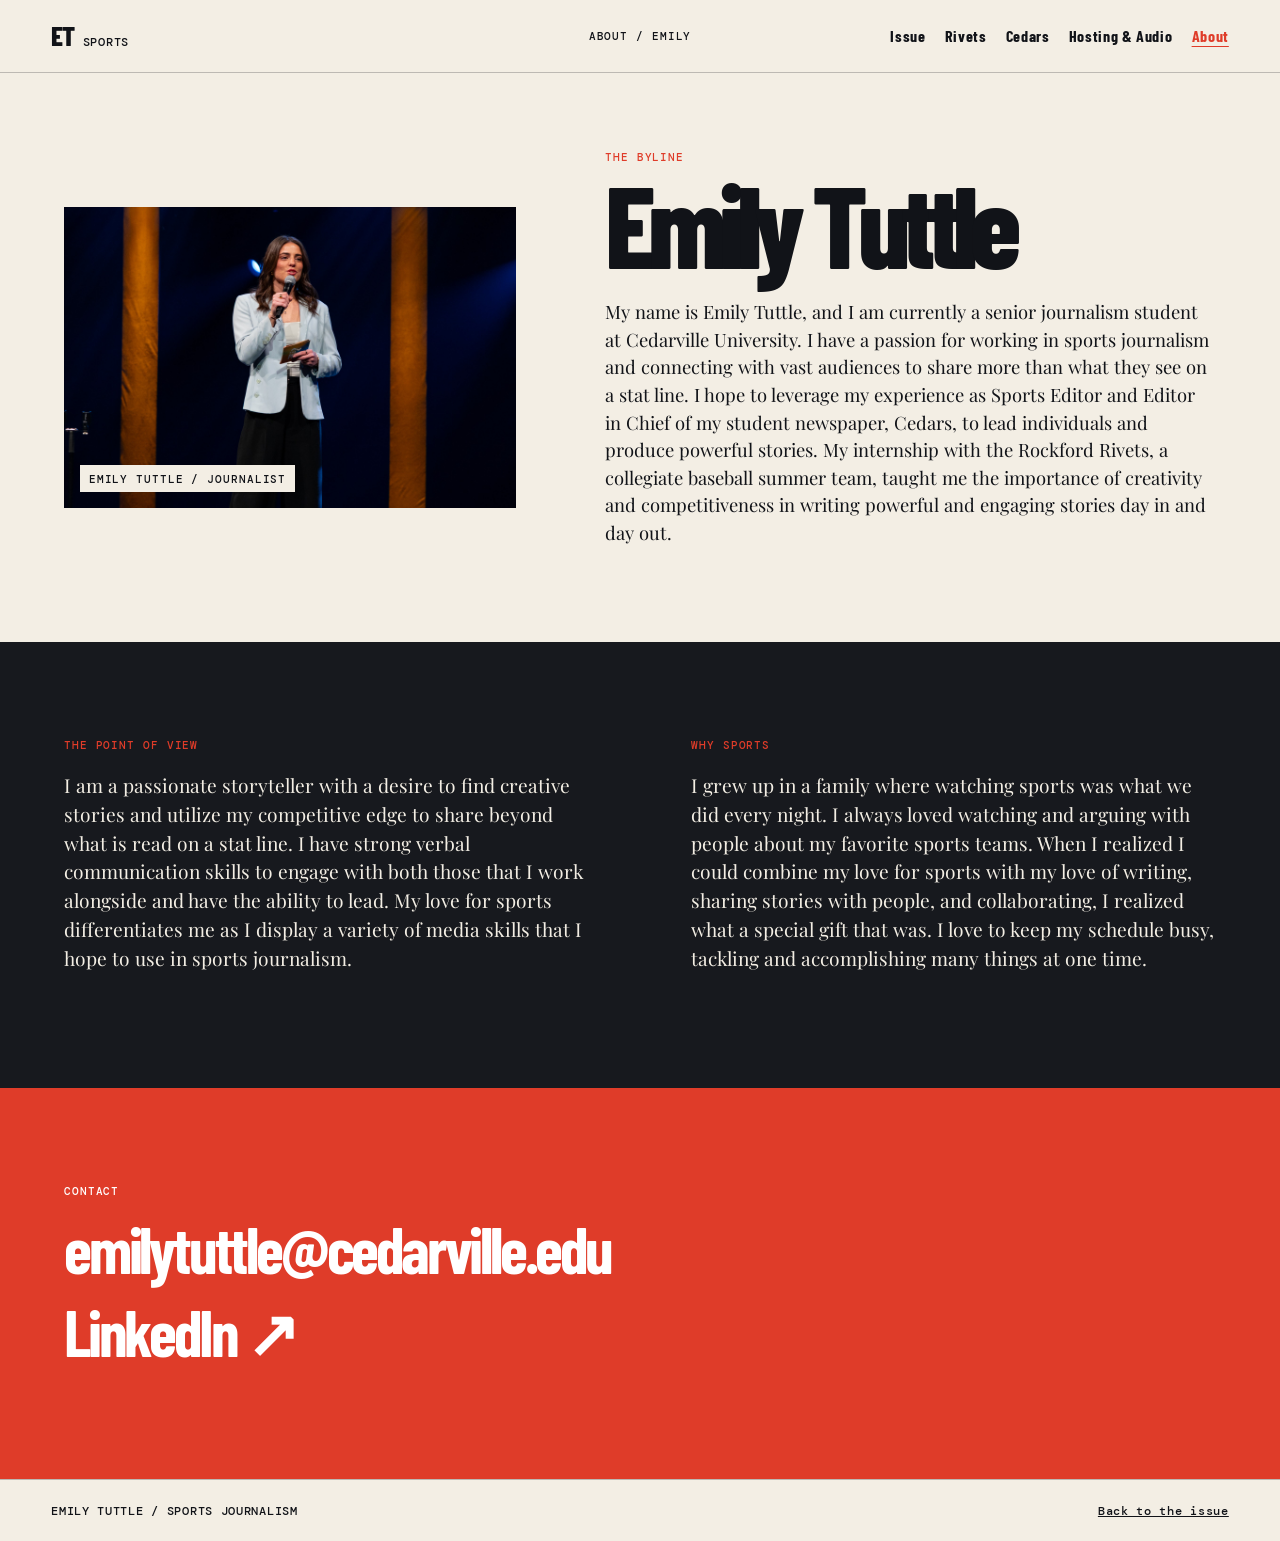
==== commit 9b957209: "Add files via upload" ====
--- a/about.html
+++ b/about.html
@@ -1,5 +1,5 @@
 <!doctype html>
 <html lang="en">
   <head><meta charset="utf-8"><meta name="viewport" content="width=device-width, initial-scale=1"><meta name="description" content="About sports journalist Emily Tuttle."><title>About Emily — The Sports Issue</title><link rel="preconnect" href="https://fonts.googleapis.com"><link rel="preconnect" href="https://fonts.gstatic.com" crossorigin><link href="https://fonts.googleapis.com/css2?family=Barlow+Condensed:ital,wght@0,400;0,500;0,600;0,700;0,800;1,700&family=DM+Mono:wght@400;500&family=Playfair+Display:ital,wght@0,600;0,700;0,800;1,700&display=swap" rel="stylesheet"><link rel="stylesheet" href="assets/styles.css"></head>
-  <body class="about-page"><header class="masthead"><a class="wordmark" href="index.html">ET <span>SPORTS</span></a><p class="issue-date">ABOUT / EMILY</p><button class="menu-toggle" type="button" aria-expanded="false" aria-controls="site-nav">Menu</button><nav id="site-nav" aria-label="Primary navigation"><a href="index.html">Issue</a><a href="rivets.html">Rivets</a><a href="sidelining-sundays.html">Cedars</a><a href="hosting-audio.html">Hosting &amp; Audio</a><a href="about.html" aria-current="page">About</a></nav></header><main><section class="about-hero"><figure><img src="assets/images/AR4A3627.jpg" alt="Emily Tuttle speaking on stage with a microphone."><figcaption>EMILY TUTTLE / JOURNALIST</figcaption></figure><div><p class="kicker">THE BYLINE</p><h1>Emily Tuttle</h1><p>My name is Emily Tuttle, and I am currently a senior journalism student at Cedarville University. I have a passion for working in sports journalism and connecting with vast audiences to share more than what they see on a stat line. I hope to leverage my experience as Sports Editor and Editor in Chief of my student newspaper, Cedars, to lead individuals and produce powerful stories. My internship with the Rockford Rivets, a collegiate baseball summer team, taught me the importance of creativity and competitiveness in writing powerful and engaging stories day in and day out.</p></div></section><section class="about-columns"><div><p class="kicker">THE POINT OF VIEW</p><p>I am a passionate storyteller with a desire to find creative stories and utilize my competitive edge to share beyond what is read on a stat line. I have strong verbal communication skills to engage with both those that I work alongside and have the ability to lead. My love for sports differentiates me as I display a variety of media skills that I hope to use in sports journalism.</p></div><div><p class="kicker">WHY SPORTS</p><p>I grew up in a family where watching sports was what we did every night. I always loved watching and arguing with people about my favorite sports teams, and when I realized I could combine my love for sports with my love of writing, sharing stories with people, and collaborating, I realized what a special gift that was. Telling stories that matter to a niche group of fans who would do anything for their team makes me passionate about reaching them with that news, information, or tidbit.</p></div></section><section class="contact-panel"><p class="kicker">CONTACT</p><a href="mailto:emilytuttle@cedarville.edu">emilytuttle@cedarville.edu</a><a href="https://www.linkedin.com/in/emily-tuttle-" target="_blank" rel="noreferrer">LinkedIn ↗</a></section></main><footer><p>EMILY TUTTLE / SPORTS JOURNALISM</p><a href="index.html">Back to the issue</a></footer><script src="assets/site.js"></script></body>
+  <body class="about-page"><header class="masthead"><a class="wordmark" href="index.html">ET <span>SPORTS</span></a><p class="issue-date">ABOUT / EMILY</p><button class="menu-toggle" type="button" aria-expanded="false" aria-controls="site-nav">Menu</button><nav id="site-nav" aria-label="Primary navigation"><a href="index.html">Issue</a><a href="rivets.html">Rivets</a><a href="sidelining-sundays.html">Cedars</a><a href="hosting-audio.html">Hosting &amp; Audio</a><a href="about.html" aria-current="page">About</a></nav></header><main><section class="about-hero"><figure><img src="assets/images/AR4A3627.jpg" alt="Emily Tuttle speaking on stage with a microphone."><figcaption>EMILY TUTTLE / JOURNALIST</figcaption></figure><div><p class="kicker">THE BYLINE</p><h1>Emily Tuttle</h1><p>My name is Emily Tuttle, and I am currently a senior journalism student at Cedarville University. I have a passion for working in sports journalism and connecting with vast audiences to share more than what they see on a stat line. I hope to leverage my experience as Sports Editor and Editor in Chief of my student newspaper, Cedars, to lead individuals and produce powerful stories. My internship with the Rockford Rivets, a collegiate baseball summer team, taught me the importance of creativity and competitiveness in writing powerful and engaging stories day in and day out.</p></div></section><section class="about-columns"><div><p class="kicker">THE POINT OF VIEW</p><p>I am a passionate storyteller with a desire to find creative stories and utilize my competitive edge to share beyond what is read on a stat line. I have strong verbal communication skills to engage with both those that I work alongside and have the ability to lead. My love for sports differentiates me as I display a variety of media skills that I hope to use in sports journalism.</p></div><div><p class="kicker">WHY SPORTS</p><p>I grew up in a family where watching sports was what we did every night. I always loved watching and arguing with people about my favorite sports teams. When I realized I could combine my love for sports with my love of writing, sharing stories with people, and collaborating, I realized what a special gift that was. I love to keep my schedule busy, tackling and accomplishing many things at one time.</p></div></section><section class="contact-panel"><p class="kicker">CONTACT</p><a href="mailto:emilytuttle@cedarville.edu">emilytuttle@cedarville.edu</a><a href="https://www.linkedin.com/in/emily-tuttle-" target="_blank" rel="noreferrer">LinkedIn ↗</a></section></main><footer><p>EMILY TUTTLE / SPORTS JOURNALISM</p><a href="index.html">Back to the issue</a></footer><script src="assets/site.js"></script></body>
 </html>
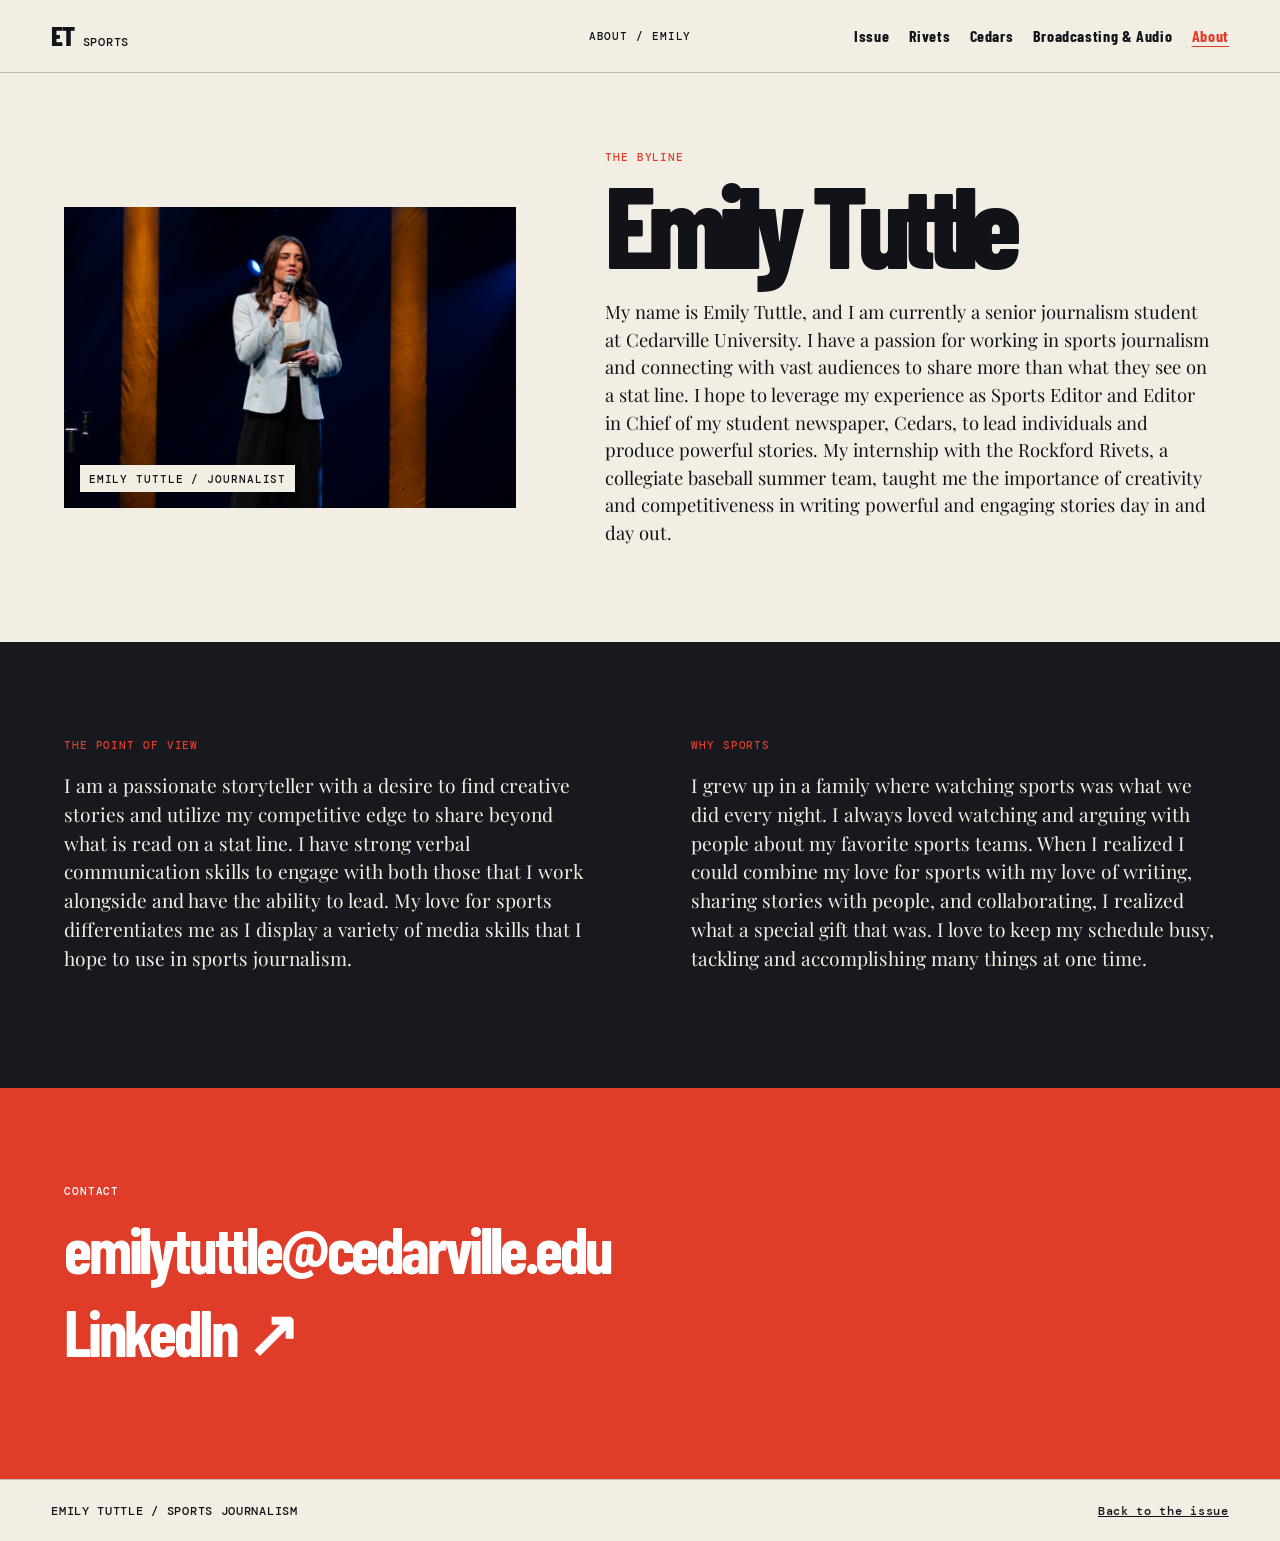
==== commit bfb0c522: "Rename Hosting & Audio to Broadcasting & Audio" ====
--- a/about.html
+++ b/about.html
@@ -1,5 +1,5 @@
 <!doctype html>
 <html lang="en">
   <head><meta charset="utf-8"><meta name="viewport" content="width=device-width, initial-scale=1"><meta name="description" content="About sports journalist Emily Tuttle."><title>About Emily — The Sports Issue</title><link rel="preconnect" href="https://fonts.googleapis.com"><link rel="preconnect" href="https://fonts.gstatic.com" crossorigin><link href="https://fonts.googleapis.com/css2?family=Barlow+Condensed:ital,wght@0,400;0,500;0,600;0,700;0,800;1,700&family=DM+Mono:wght@400;500&family=Playfair+Display:ital,wght@0,600;0,700;0,800;1,700&display=swap" rel="stylesheet"><link rel="stylesheet" href="assets/styles.css"></head>
-  <body class="about-page"><header class="masthead"><a class="wordmark" href="index.html">ET <span>SPORTS</span></a><p class="issue-date">ABOUT / EMILY</p><button class="menu-toggle" type="button" aria-expanded="false" aria-controls="site-nav">Menu</button><nav id="site-nav" aria-label="Primary navigation"><a href="index.html">Issue</a><a href="rivets.html">Rivets</a><a href="sidelining-sundays.html">Cedars</a><a href="hosting-audio.html">Hosting &amp; Audio</a><a href="about.html" aria-current="page">About</a></nav></header><main><section class="about-hero"><figure><img src="assets/images/AR4A3627.jpg" alt="Emily Tuttle speaking on stage with a microphone."><figcaption>EMILY TUTTLE / JOURNALIST</figcaption></figure><div><p class="kicker">THE BYLINE</p><h1>Emily Tuttle</h1><p>My name is Emily Tuttle, and I am currently a senior journalism student at Cedarville University. I have a passion for working in sports journalism and connecting with vast audiences to share more than what they see on a stat line. I hope to leverage my experience as Sports Editor and Editor in Chief of my student newspaper, Cedars, to lead individuals and produce powerful stories. My internship with the Rockford Rivets, a collegiate baseball summer team, taught me the importance of creativity and competitiveness in writing powerful and engaging stories day in and day out.</p></div></section><section class="about-columns"><div><p class="kicker">THE POINT OF VIEW</p><p>I am a passionate storyteller with a desire to find creative stories and utilize my competitive edge to share beyond what is read on a stat line. I have strong verbal communication skills to engage with both those that I work alongside and have the ability to lead. My love for sports differentiates me as I display a variety of media skills that I hope to use in sports journalism.</p></div><div><p class="kicker">WHY SPORTS</p><p>I grew up in a family where watching sports was what we did every night. I always loved watching and arguing with people about my favorite sports teams. When I realized I could combine my love for sports with my love of writing, sharing stories with people, and collaborating, I realized what a special gift that was. I love to keep my schedule busy, tackling and accomplishing many things at one time.</p></div></section><section class="contact-panel"><p class="kicker">CONTACT</p><a href="mailto:emilytuttle@cedarville.edu">emilytuttle@cedarville.edu</a><a href="https://www.linkedin.com/in/emily-tuttle-" target="_blank" rel="noreferrer">LinkedIn ↗</a></section></main><footer><p>EMILY TUTTLE / SPORTS JOURNALISM</p><a href="index.html">Back to the issue</a></footer><script src="assets/site.js"></script></body>
+  <body class="about-page"><header class="masthead"><a class="wordmark" href="index.html">ET <span>SPORTS</span></a><p class="issue-date">ABOUT / EMILY</p><button class="menu-toggle" type="button" aria-expanded="false" aria-controls="site-nav">Menu</button><nav id="site-nav" aria-label="Primary navigation"><a href="index.html">Issue</a><a href="rivets.html">Rivets</a><a href="sidelining-sundays.html">Cedars</a><a href="hosting-audio.html">Broadcasting &amp; Audio</a><a href="about.html" aria-current="page">About</a></nav></header><main><section class="about-hero"><figure><img src="assets/images/AR4A3627.jpg" alt="Emily Tuttle speaking on stage with a microphone."><figcaption>EMILY TUTTLE / JOURNALIST</figcaption></figure><div><p class="kicker">THE BYLINE</p><h1>Emily Tuttle</h1><p>My name is Emily Tuttle, and I am currently a senior journalism student at Cedarville University. I have a passion for working in sports journalism and connecting with vast audiences to share more than what they see on a stat line. I hope to leverage my experience as Sports Editor and Editor in Chief of my student newspaper, Cedars, to lead individuals and produce powerful stories. My internship with the Rockford Rivets, a collegiate baseball summer team, taught me the importance of creativity and competitiveness in writing powerful and engaging stories day in and day out.</p></div></section><section class="about-columns"><div><p class="kicker">THE POINT OF VIEW</p><p>I am a passionate storyteller with a desire to find creative stories and utilize my competitive edge to share beyond what is read on a stat line. I have strong verbal communication skills to engage with both those that I work alongside and have the ability to lead. My love for sports differentiates me as I display a variety of media skills that I hope to use in sports journalism.</p></div><div><p class="kicker">WHY SPORTS</p><p>I grew up in a family where watching sports was what we did every night. I always loved watching and arguing with people about my favorite sports teams. When I realized I could combine my love for sports with my love of writing, sharing stories with people, and collaborating, I realized what a special gift that was. I love to keep my schedule busy, tackling and accomplishing many things at one time.</p></div></section><section class="contact-panel"><p class="kicker">CONTACT</p><a href="mailto:emilytuttle@cedarville.edu">emilytuttle@cedarville.edu</a><a href="https://www.linkedin.com/in/emily-tuttle-" target="_blank" rel="noreferrer">LinkedIn ↗</a></section></main><footer><p>EMILY TUTTLE / SPORTS JOURNALISM</p><a href="index.html">Back to the issue</a></footer><script src="assets/site.js"></script></body>
 </html>
--- a/assets/styles.css
+++ b/assets/styles.css
@@ -1 +1 @@
-:root{--ink:#111318;--paper:#f3eee4;--red:#df3c29;--gold:#edb52c;--blue:#143c57;--line:rgba(17,19,24,.24);--sans:'Barlow Condensed',Arial,sans-serif;--serif:'Playfair Display',Georgia,serif;--mono:'DM Mono',monospace}*{box-sizing:border-box}html{scroll-behavior:smooth}body{margin:0;background:var(--paper);color:var(--ink);font-family:var(--serif);font-size:18px;line-height:1.5}.skip-link{position:absolute;top:-4rem;left:1rem;background:var(--red);color:#fff;padding:.6rem 1rem;z-index:100}.skip-link:focus{top:1rem}.masthead{min-height:73px;border-bottom:1px solid var(--line);display:grid;grid-template-columns:1fr auto 1fr;align-items:center;padding:0 4vw;position:relative;z-index:5;background:var(--paper)}.wordmark{font:800 1.7rem/1 var(--sans);letter-spacing:-.06em;color:var(--ink);text-decoration:none}.wordmark span{font:500 .75rem/1 var(--mono);letter-spacing:.06em;margin-left:.4rem}.issue-date,.kicker,.feature-type,.byline,figcaption,.visual-label,.story-number,.stage-note span{font:500 .7rem/1.25 var(--mono);letter-spacing:.08em}.issue-date{text-align:center;margin:0}.masthead nav{justify-self:end;display:flex;gap:1.2rem}.masthead nav a{font:700 1rem/1 var(--sans);letter-spacing:.04em;color:var(--ink);text-decoration:none}.masthead nav a[aria-current=page]{color:var(--red);text-decoration:underline;text-underline-offset:4px}.menu-toggle{display:none;background:none;border:0;font:700 1rem var(--sans)}.issue-cover{min-height:calc(100vh - 73px);display:grid;grid-template-columns:1.05fr 1.3fr 38px;overflow:hidden}.cover-deck{padding:clamp(2.5rem,8vw,9rem) 5vw 3rem;display:flex;flex-direction:column;align-items:flex-start;justify-content:center}.kicker{margin:0 0 1rem;color:var(--red)}.cover-deck h1{font:800 clamp(5rem,12vw,12rem)/.7 var(--sans);letter-spacing:-.075em;margin:.5rem 0 2rem}.cover-deck h1 em{font-family:var(--serif);font-size:.67em;font-weight:700;letter-spacing:-.08em}.cover-note{font-size:clamp(1rem,1.6vw,1.35rem);max-width:22rem;margin:0 0 2rem}.cover-cta,.read-link,.outline-link{font:700 1.2rem/1 var(--sans);color:var(--ink);text-decoration:none;border-bottom:3px solid var(--red);padding-bottom:.25rem}.cover-image{margin:0;position:relative;min-height:30rem;background:#111;overflow:hidden}.cover-image img{width:100%;height:100%;object-fit:cover;object-position:center;filter:saturate(.9) contrast(1.06)}figcaption{position:absolute;bottom:1rem;left:1rem;background:var(--paper);padding:.4rem .55rem}.cover-side{margin:0;background:var(--red);color:#fff;writing-mode:vertical-rl;text-orientation:mixed;padding:1rem .55rem;font:500 .63rem var(--mono);letter-spacing:.1em}.story-desk{padding:7rem 5vw 6rem;background:#17191e;color:var(--paper)}.section-heading{display:grid;grid-template-columns:1fr 2fr 1.1fr;gap:2rem;align-items:end;border-bottom:1px solid #666;padding-bottom:2rem}.section-heading h2{font:800 clamp(3.7rem,8vw,8rem)/.8 var(--sans);letter-spacing:-.07em;margin:0}.section-heading p:last-child{max-width:14rem;margin:0 0 .25rem}.story-picker{display:grid;grid-template-columns:1fr 1fr;border-bottom:1px solid #666}.story-choice{appearance:none;background:none;border:0;border-right:1px solid #666;padding:1.3rem 1rem 1.3rem 0;color:inherit;text-align:left;display:flex;gap:1rem;align-items:flex-start;cursor:pointer;font:400 1rem var(--serif)}.story-choice+ .story-choice{border-right:0;padding-left:1rem}.story-choice strong{font:700 1.8rem/1 var(--sans);letter-spacing:-.03em}.story-choice.is-active{color:var(--gold)}.story-number{color:var(--red);padding-top:.2rem}.feature-stage{display:grid;grid-template-columns:1.35fr 1fr;min-height:590px;position:relative;transition:opacity .18s ease,transform .18s ease}.feature-stage.is-changing{opacity:.2;transform:scale(.985)}.feature-visuals{position:relative;overflow:hidden;background:#333}.stage-main{height:100%;width:100%;position:absolute;inset:0;object-fit:cover;filter:saturate(.85) contrast(1.08)}.stage-detail{position:absolute;width:37%;height:35%;object-fit:cover;right:0;bottom:0;border:10px solid #17191e}.visual-label{position:absolute;left:1.4rem;top:1.4rem;margin:0;background:var(--gold);color:#111;padding:.5rem}.feature-copy{padding:3.5rem clamp(1.5rem,4vw,4rem);display:flex;flex-direction:column;align-items:flex-start;justify-content:center}.feature-copy h3{font:700 clamp(2.9rem,5vw,5.5rem)/.88 var(--sans);letter-spacing:-.06em;margin:.5rem 0 1.5rem}.feature-summary{max-width:27rem}.read-link{color:var(--paper);margin-top:1rem}.stage-note{position:absolute;right:-5.5rem;top:1.5rem;width:11rem;padding:1rem;background:var(--red);color:white;transform:rotate(90deg)}.stage-note p{font:700 1rem/1 var(--sans);margin:.4rem 0 0}.sundays-stage{grid-template-columns:1fr 1.35fr}.sundays-stage .feature-visuals{order:2}.sundays-stage .stage-detail{left:0;right:auto;border-color:#17191e}.sundays-stage .stage-note{right:auto;left:-5.5rem;background:var(--gold);color:var(--ink);transform:rotate(-90deg)}.editorial-strip{overflow:hidden;display:flex;gap:1.3rem;justify-content:center;align-items:center;background:var(--gold);padding:.8rem;font:700 1.1rem var(--sans);white-space:nowrap}.from-the-field{padding:8rem 5vw;display:grid;grid-template-columns:1fr 1.1fr 1fr;gap:4vw;align-items:start}.from-the-field h2{font:800 clamp(3.7rem,7vw,7rem)/.84 var(--sans);letter-spacing:-.07em;margin:.6rem 0}.field-photo{margin:0;position:relative;background:#1b1d22}.field-photo img{width:100%;height:auto;display:block;aspect-ratio:auto;object-fit:contain}.field-copy{margin:0;font-size:1.1rem}.outline-link{justify-self:start;margin-top:2rem}footer{border-top:1px solid var(--line);padding:1.4rem 4vw;display:flex;gap:2rem;justify-content:space-between;align-items:center;font:500 .73rem var(--mono);letter-spacing:.06em}footer p{margin:0}footer a{color:var(--ink)}.project-opening{min-height:630px;display:grid;grid-template-columns:1.1fr 1fr}.project-title{padding:7vw 5vw;display:flex;flex-direction:column;justify-content:center}.project-title h1{font:800 clamp(4rem,7vw,8rem)/.84 var(--sans);letter-spacing:-.065em;margin:.7rem 0 2rem}.project-opening figure{margin:0;position:relative;overflow:hidden}.project-opening figure img{width:100%;height:100%;object-fit:cover}.project-route{background:var(--red);display:flex;justify-content:space-around;padding:1.25rem 4vw;color:#fff}.project-route div{display:flex;gap:.75rem;align-items:center;font:700 1.2rem var(--sans)}.project-route span{font:500 .72rem var(--mono);border:1px solid rgba(255,255,255,.6);padding:.25rem .4rem}.case-spread{padding:8rem 5vw;display:grid;grid-template-columns:1fr .9fr 1fr;gap:4vw;align-items:center}.case-intro>p:last-child{font-size:1.2rem}.writing-photo{margin:0;position:relative;background:#1b1d22}.writing-photo img{width:100%;height:auto;display:block;aspect-ratio:auto;object-fit:contain}.case-pull{font:700 clamp(2.3rem,4.3vw,4.8rem)/.95 var(--sans);letter-spacing:-.05em;color:var(--red)}.case-pull p{margin:0}.story-link{background:var(--blue);color:#fff;padding:6rem 5vw;text-align:center}.story-link a{font:700 clamp(2.5rem,6vw,7rem)/.9 var(--sans);letter-spacing:-.05em;color:#fff;text-decoration:none;display:block;margin-top:1rem}.sunday-opening{background:#183e56;color:#fff;grid-template-columns:1fr}.sunday-opening .project-title{max-width:1050px}.sunday-spread{background:#e0d7c5}.reflection-band{padding:5rem max(5vw,calc((100vw - 720px)/2));background:var(--gold);text-align:center}.reflection-band p:last-child{font-size:clamp(1.4rem,3vw,2.4rem);line-height:1.25;margin:0}.about-hero{padding:6vw 5vw;display:grid;grid-template-columns:.85fr 1.15fr;gap:7vw;align-items:center}.about-hero figure{margin:0;position:relative}.about-hero figure img{width:100%;display:block;max-height:720px;object-fit:cover}.about-hero h1{font:800 clamp(4.4rem,9vw,10rem)/.75 var(--sans);letter-spacing:-.07em;margin:1rem 0 2rem}.about-hero p:last-child{font-size:1.15rem}.about-columns{display:grid;grid-template-columns:1fr 1fr;background:#17191e;color:var(--paper);padding:6rem 5vw;gap:8vw}.about-columns p:last-child{font-size:1.2rem}.contact-panel{padding:6rem 5vw;background:var(--red);color:white}.contact-panel a{display:block;width:max-content;max-width:100%;font:700 clamp(2rem,5vw,6rem)/1 var(--sans);letter-spacing:-.05em;color:#fff;text-decoration:none;margin:1.2rem 0}.contact-panel .kicker{color:inherit}@media(max-width:760px){body{font-size:16px}.masthead{grid-template-columns:1fr auto;padding:0 1.25rem}.issue-date{display:none}.menu-toggle{display:block}.masthead nav{display:none;position:absolute;top:72px;left:0;right:0;background:var(--paper);padding:1.5rem;gap:1rem;border-bottom:1px solid var(--line)}.masthead nav.is-open{display:flex;flex-direction:column}.issue-cover{grid-template-columns:1fr;min-height:auto}.cover-deck{padding:5rem 1.5rem 3rem}.cover-deck h1{font-size:clamp(5.2rem,25vw,8rem)}.cover-image{min-height:460px}.cover-side{display:none}.story-desk{padding:4rem 1.25rem}.section-heading{display:block}.section-heading h2{margin:1rem 0 1.5rem}.story-picker{grid-template-columns:1fr}.story-choice,.story-choice+.story-choice{border-right:0;border-bottom:1px solid #666;padding:1rem 0}.feature-stage,.sundays-stage{grid-template-columns:1fr;min-height:unset}.feature-visuals{height:390px}.sundays-stage .feature-visuals{order:0}.stage-detail{border-width:6px}.feature-copy{padding:2.5rem 0}.stage-note,.sundays-stage .stage-note{display:none}.editorial-strip{justify-content:flex-start;font-size:.85rem}.from-the-field{padding:4rem 1.25rem;grid-template-columns:1fr;gap:2rem}.field-photo{max-width:620px}.field-copy{font-size:1rem}footer{padding:1.5rem 1.25rem;display:grid;grid-template-columns:1fr;gap:.6rem}.project-opening{grid-template-columns:1fr;min-height:0}.project-title{padding:5rem 1.25rem}.project-opening figure{height:auto}.project-route{display:grid;gap:.8rem}.case-spread{padding:4rem 1.25rem;grid-template-columns:1fr;gap:2.5rem}.sunday-spread .writing-photo{order:1}.case-pull{font-size:2.4rem}.about-hero{padding:4rem 1.25rem;grid-template-columns:1fr;gap:2rem}.about-columns{grid-template-columns:1fr;padding:4rem 1.25rem;gap:2rem}.contact-panel{padding:4rem 1.25rem}}
+:root{--ink:#111318;--paper:#f3eee4;--red:#df3c29;--gold:#edb52c;--blue:#143c57;--line:rgba(17,19,24,.24);--sans:'Barlow Condensed',Arial,sans-serif;--serif:'Playfair Display',Georgia,serif;--mono:'DM Mono',monospace}*{box-sizing:border-box}html{scroll-behavior:smooth}body{margin:0;background:var(--paper);color:var(--ink);font-family:var(--serif);font-size:18px;line-height:1.5}.skip-link{position:absolute;top:-4rem;left:1rem;background:var(--red);color:#fff;padding:.6rem 1rem;z-index:100}.skip-link:focus{top:1rem}.masthead{min-height:73px;border-bottom:1px solid var(--line);display:grid;grid-template-columns:1fr auto 1fr;align-items:center;padding:0 4vw;position:relative;z-index:5;background:var(--paper)}.wordmark{font:800 1.7rem/1 var(--sans);letter-spacing:-.06em;color:var(--ink);text-decoration:none}.wordmark span{font:500 .75rem/1 var(--mono);letter-spacing:.06em;margin-left:.4rem}.issue-date,.kicker,.feature-type,.byline,figcaption,.visual-label,.story-number{font:500 .7rem/1.25 var(--mono);letter-spacing:.08em}.issue-date{text-align:center;margin:0}.masthead nav{justify-self:end;display:flex;gap:1.2rem}.masthead nav a{font:700 1rem/1 var(--sans);letter-spacing:.04em;color:var(--ink);text-decoration:none}.masthead nav a[aria-current=page]{color:var(--red);text-decoration:underline;text-underline-offset:4px}.menu-toggle{display:none;background:none;border:0;font:700 1rem var(--sans)}.issue-cover{min-height:calc(100vh - 73px);display:grid;grid-template-columns:1.05fr 1.3fr 38px;overflow:hidden}.cover-deck{padding:clamp(2.5rem,8vw,9rem) 5vw 3rem;display:flex;flex-direction:column;align-items:flex-start;justify-content:center}.kicker{margin:0 0 1rem;color:var(--red)}.cover-deck h1{font:800 clamp(5rem,12vw,12rem)/.7 var(--sans);letter-spacing:-.075em;margin:.5rem 0 2rem}.cover-deck h1 em{font-family:var(--serif);font-size:.67em;font-weight:700;letter-spacing:-.08em}.cover-note{font-size:clamp(1rem,1.6vw,1.35rem);max-width:22rem;margin:0 0 2rem}.cover-cta,.read-link,.outline-link{font:700 1.2rem/1 var(--sans);color:var(--ink);text-decoration:none;border-bottom:3px solid var(--red);padding-bottom:.25rem}.cover-image{margin:0;position:relative;min-height:30rem;background:#111;overflow:hidden}.cover-image img{width:100%;height:100%;object-fit:cover;object-position:center;filter:saturate(.9) contrast(1.06)}figcaption{position:absolute;bottom:1rem;left:1rem;background:var(--paper);padding:.4rem .55rem}.cover-side{margin:0;background:var(--red);color:#fff;writing-mode:vertical-rl;text-orientation:mixed;padding:1rem .55rem;font:500 .63rem var(--mono);letter-spacing:.1em}.story-desk{padding:7rem 5vw 6rem;background:#17191e;color:var(--paper)}.section-heading{display:grid;grid-template-columns:1fr 2fr 1.1fr;gap:2rem;align-items:end;border-bottom:1px solid #666;padding-bottom:2rem}.section-heading h2{font:800 clamp(3.7rem,8vw,8rem)/.8 var(--sans);letter-spacing:-.07em;margin:0}.section-heading p:last-child{max-width:14rem;margin:0 0 .25rem}.story-picker{display:grid;grid-template-columns:1fr 1fr;border-bottom:1px solid #666}.story-choice{appearance:none;background:none;border:0;border-right:1px solid #666;padding:1.3rem 1rem 1.3rem 0;color:inherit;text-align:left;display:flex;gap:1rem;align-items:flex-start;cursor:pointer;font:400 1rem var(--serif)}.story-choice+ .story-choice{border-right:0;padding-left:1rem}.story-choice strong{font:700 1.8rem/1 var(--sans);letter-spacing:-.03em}.story-choice.is-active{color:var(--gold)}.story-number{color:var(--red);padding-top:.2rem}.feature-stage{display:grid;grid-template-columns:1.35fr 1fr;min-height:590px;position:relative;transition:opacity .18s ease,transform .18s ease}.feature-stage.is-changing{opacity:.2;transform:scale(.985)}.feature-visuals{position:relative;overflow:hidden;background:#333}.stage-main{height:100%;width:100%;position:absolute;inset:0;object-fit:cover;filter:saturate(.85) contrast(1.08)}.stage-detail{position:absolute;width:37%;height:35%;object-fit:cover;right:0;bottom:0;border:10px solid #17191e}.visual-label{position:absolute;left:1.4rem;top:1.4rem;margin:0;background:var(--gold);color:#111;padding:.5rem}.feature-copy{padding:3.5rem clamp(1.5rem,4vw,4rem);display:flex;flex-direction:column;align-items:flex-start;justify-content:center}.feature-copy h3{font:700 clamp(2.9rem,5vw,5.5rem)/.88 var(--sans);letter-spacing:-.06em;margin:.5rem 0 1.5rem}.feature-summary{max-width:27rem}.read-link{color:var(--paper);margin-top:1rem}.sundays-stage{grid-template-columns:1fr 1.35fr}.sundays-stage .feature-visuals{order:2}.sundays-stage .stage-detail{left:0;right:auto;border-color:#17191e}.editorial-strip{overflow:hidden;display:flex;gap:1.3rem;justify-content:center;align-items:center;background:var(--gold);padding:.8rem;font:700 1.1rem var(--sans);white-space:nowrap}.from-the-field{padding:8rem 5vw;display:grid;grid-template-columns:1fr 1.1fr 1fr;gap:4vw;align-items:start}.from-the-field h2{font:800 clamp(3.7rem,7vw,7rem)/.84 var(--sans);letter-spacing:-.07em;margin:.6rem 0}.field-photo{margin:0;position:relative;background:#1b1d22}.field-photo img{width:100%;height:auto;display:block;aspect-ratio:auto;object-fit:contain}.field-copy{margin:0;font-size:1.1rem}.outline-link{justify-self:start;margin-top:2rem}footer{border-top:1px solid var(--line);padding:1.4rem 4vw;display:flex;gap:2rem;justify-content:space-between;align-items:center;font:500 .73rem var(--mono);letter-spacing:.06em}footer p{margin:0}footer a{color:var(--ink)}.project-opening{min-height:630px;display:grid;grid-template-columns:1.1fr 1fr}.project-title{padding:7vw 5vw;display:flex;flex-direction:column;justify-content:center}.project-title h1{font:800 clamp(4rem,7vw,8rem)/.84 var(--sans);letter-spacing:-.065em;margin:.7rem 0 2rem}.project-opening figure{margin:0;position:relative;overflow:hidden}.project-opening figure img{width:100%;height:100%;object-fit:cover}.project-route{background:var(--red);display:flex;justify-content:space-around;padding:1.25rem 4vw;color:#fff}.project-route div{display:flex;gap:.75rem;align-items:center;font:700 1.2rem var(--sans)}.project-route span{font:500 .72rem var(--mono);border:1px solid rgba(255,255,255,.6);padding:.25rem .4rem}.case-spread{padding:8rem 5vw;display:grid;grid-template-columns:1fr .9fr 1fr;gap:4vw;align-items:center}.case-intro>p:last-child{font-size:1.2rem}.writing-photo{margin:0;position:relative;background:#1b1d22}.writing-photo img{width:100%;height:auto;display:block;aspect-ratio:auto;object-fit:contain}.case-pull{font:700 clamp(2.3rem,4.3vw,4.8rem)/.95 var(--sans);letter-spacing:-.05em;color:var(--red)}.case-pull p{margin:0}.story-link{background:var(--blue);color:#fff;padding:6rem 5vw;text-align:center}.story-link a{font:700 clamp(2.5rem,6vw,7rem)/.9 var(--sans);letter-spacing:-.05em;color:#fff;text-decoration:none;display:block;margin-top:1rem}.sunday-opening{background:#183e56;color:#fff;grid-template-columns:1fr}.sunday-opening .project-title{max-width:1050px}.sunday-spread{background:#e0d7c5}.reflection-band{padding:5rem max(5vw,calc((100vw - 720px)/2));background:var(--gold);text-align:center}.reflection-band p:last-child{font-size:clamp(1.4rem,3vw,2.4rem);line-height:1.25;margin:0}.about-hero{padding:6vw 5vw;display:grid;grid-template-columns:.85fr 1.15fr;gap:7vw;align-items:center}.about-hero figure{margin:0;position:relative}.about-hero figure img{width:100%;display:block;max-height:720px;object-fit:cover}.about-hero h1{font:800 clamp(4.4rem,9vw,10rem)/.75 var(--sans);letter-spacing:-.07em;margin:1rem 0 2rem}.about-hero p:last-child{font-size:1.15rem}.about-columns{display:grid;grid-template-columns:1fr 1fr;background:#17191e;color:var(--paper);padding:6rem 5vw;gap:8vw}.about-columns p:last-child{font-size:1.2rem}.contact-panel{padding:6rem 5vw;background:var(--red);color:white}.contact-panel a{display:block;width:max-content;max-width:100%;font:700 clamp(2rem,5vw,6rem)/1 var(--sans);letter-spacing:-.05em;color:#fff;text-decoration:none;margin:1.2rem 0}.contact-panel .kicker{color:inherit}@media(max-width:760px){body{font-size:16px}.masthead{grid-template-columns:1fr auto;padding:0 1.25rem}.issue-date{display:none}.menu-toggle{display:block}.masthead nav{display:none;position:absolute;top:72px;left:0;right:0;background:var(--paper);padding:1.5rem;gap:1rem;border-bottom:1px solid var(--line)}.masthead nav.is-open{display:flex;flex-direction:column}.issue-cover{grid-template-columns:1fr;min-height:auto}.cover-deck{padding:5rem 1.5rem 3rem}.cover-deck h1{font-size:clamp(5.2rem,25vw,8rem)}.cover-image{min-height:460px}.cover-side{display:none}.story-desk{padding:4rem 1.25rem}.section-heading{display:block}.section-heading h2{margin:1rem 0 1.5rem}.story-picker{grid-template-columns:1fr}.story-choice,.story-choice+.story-choice{border-right:0;border-bottom:1px solid #666;padding:1rem 0}.feature-stage,.sundays-stage{grid-template-columns:1fr;min-height:unset}.feature-visuals{height:390px}.sundays-stage .feature-visuals{order:0}.stage-detail{border-width:6px}.feature-copy{padding:2.5rem 0}.editorial-strip{justify-content:flex-start;font-size:.85rem}.from-the-field{padding:4rem 1.25rem;grid-template-columns:1fr;gap:2rem}.field-photo{max-width:620px}.field-copy{font-size:1rem}footer{padding:1.5rem 1.25rem;display:grid;grid-template-columns:1fr;gap:.6rem}.project-opening{grid-template-columns:1fr;min-height:0}.project-title{padding:5rem 1.25rem}.project-opening figure{height:auto}.project-route{display:grid;gap:.8rem}.case-spread{padding:4rem 1.25rem;grid-template-columns:1fr;gap:2.5rem}.sunday-spread .writing-photo{order:1}.case-pull{font-size:2.4rem}.about-hero{padding:4rem 1.25rem;grid-template-columns:1fr;gap:2rem}.about-columns{grid-template-columns:1fr;padding:4rem 1.25rem;gap:2rem}.contact-panel{padding:4rem 1.25rem}}
